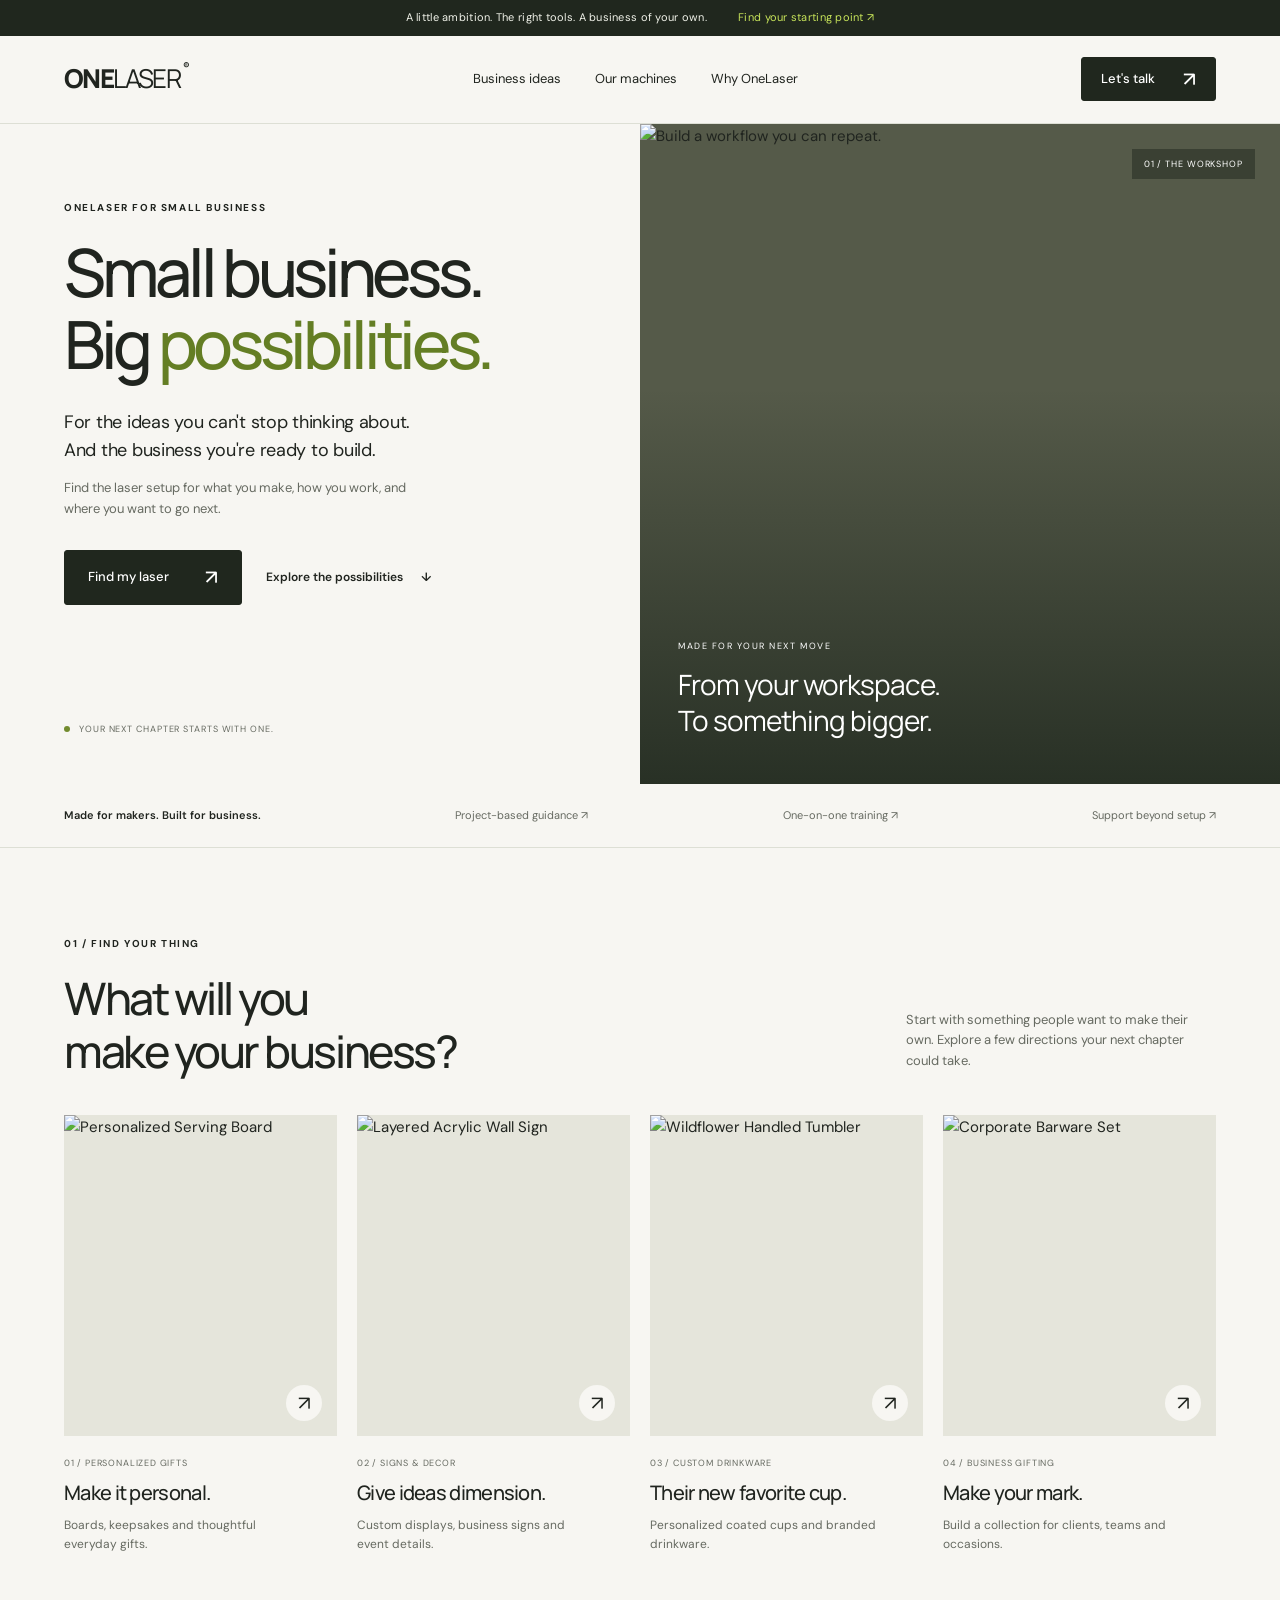
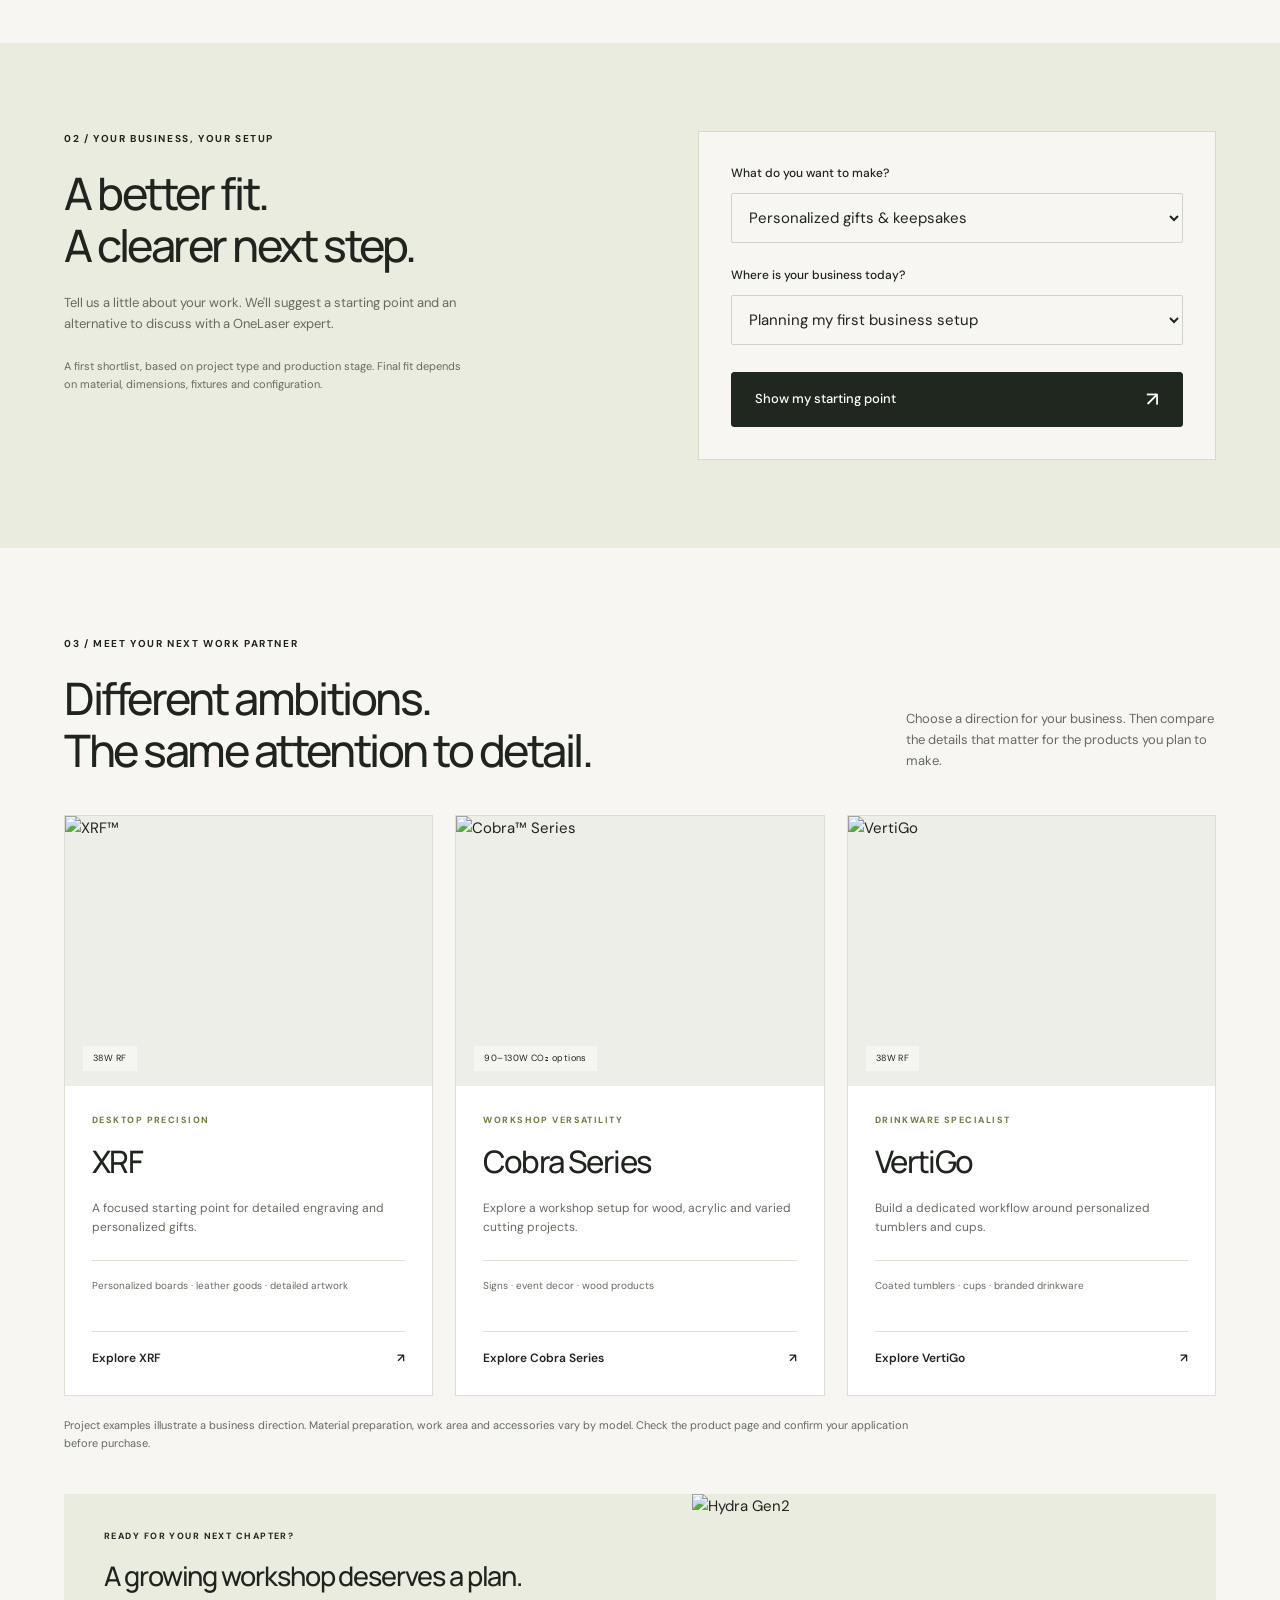
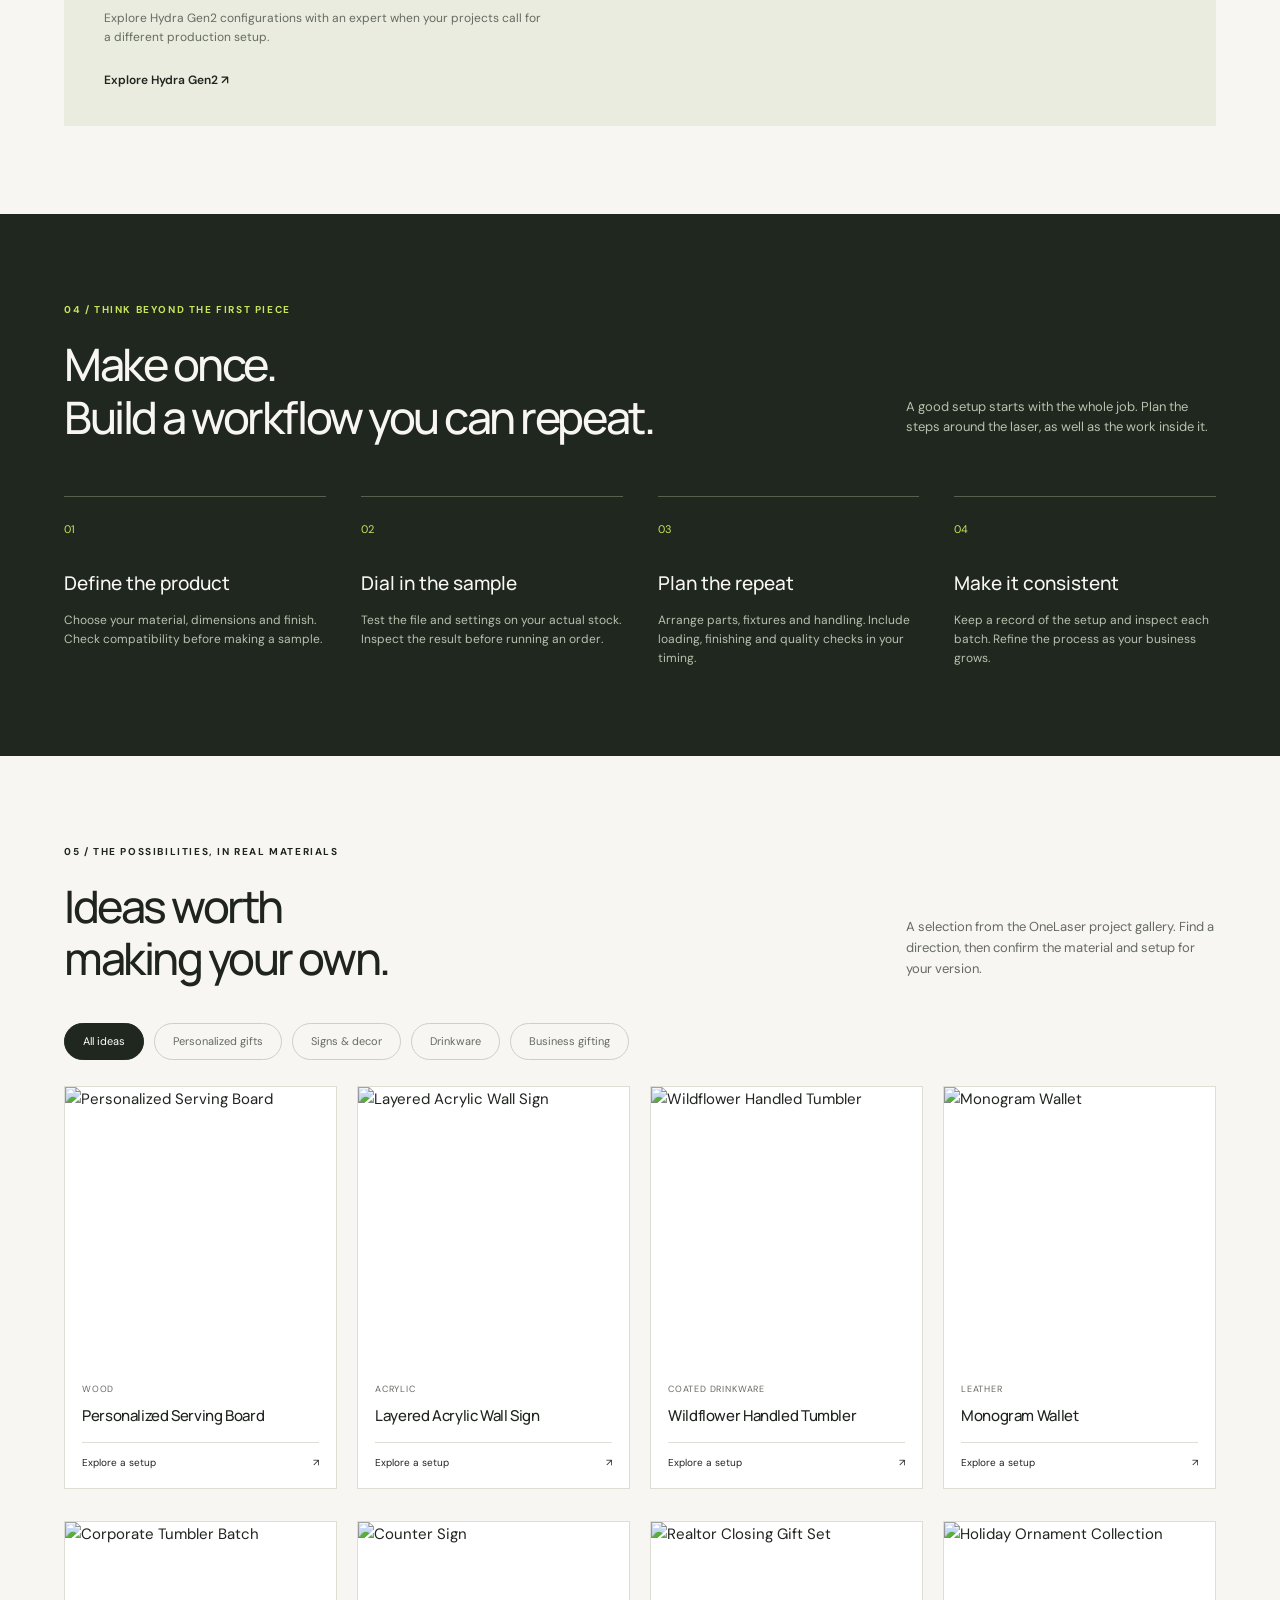
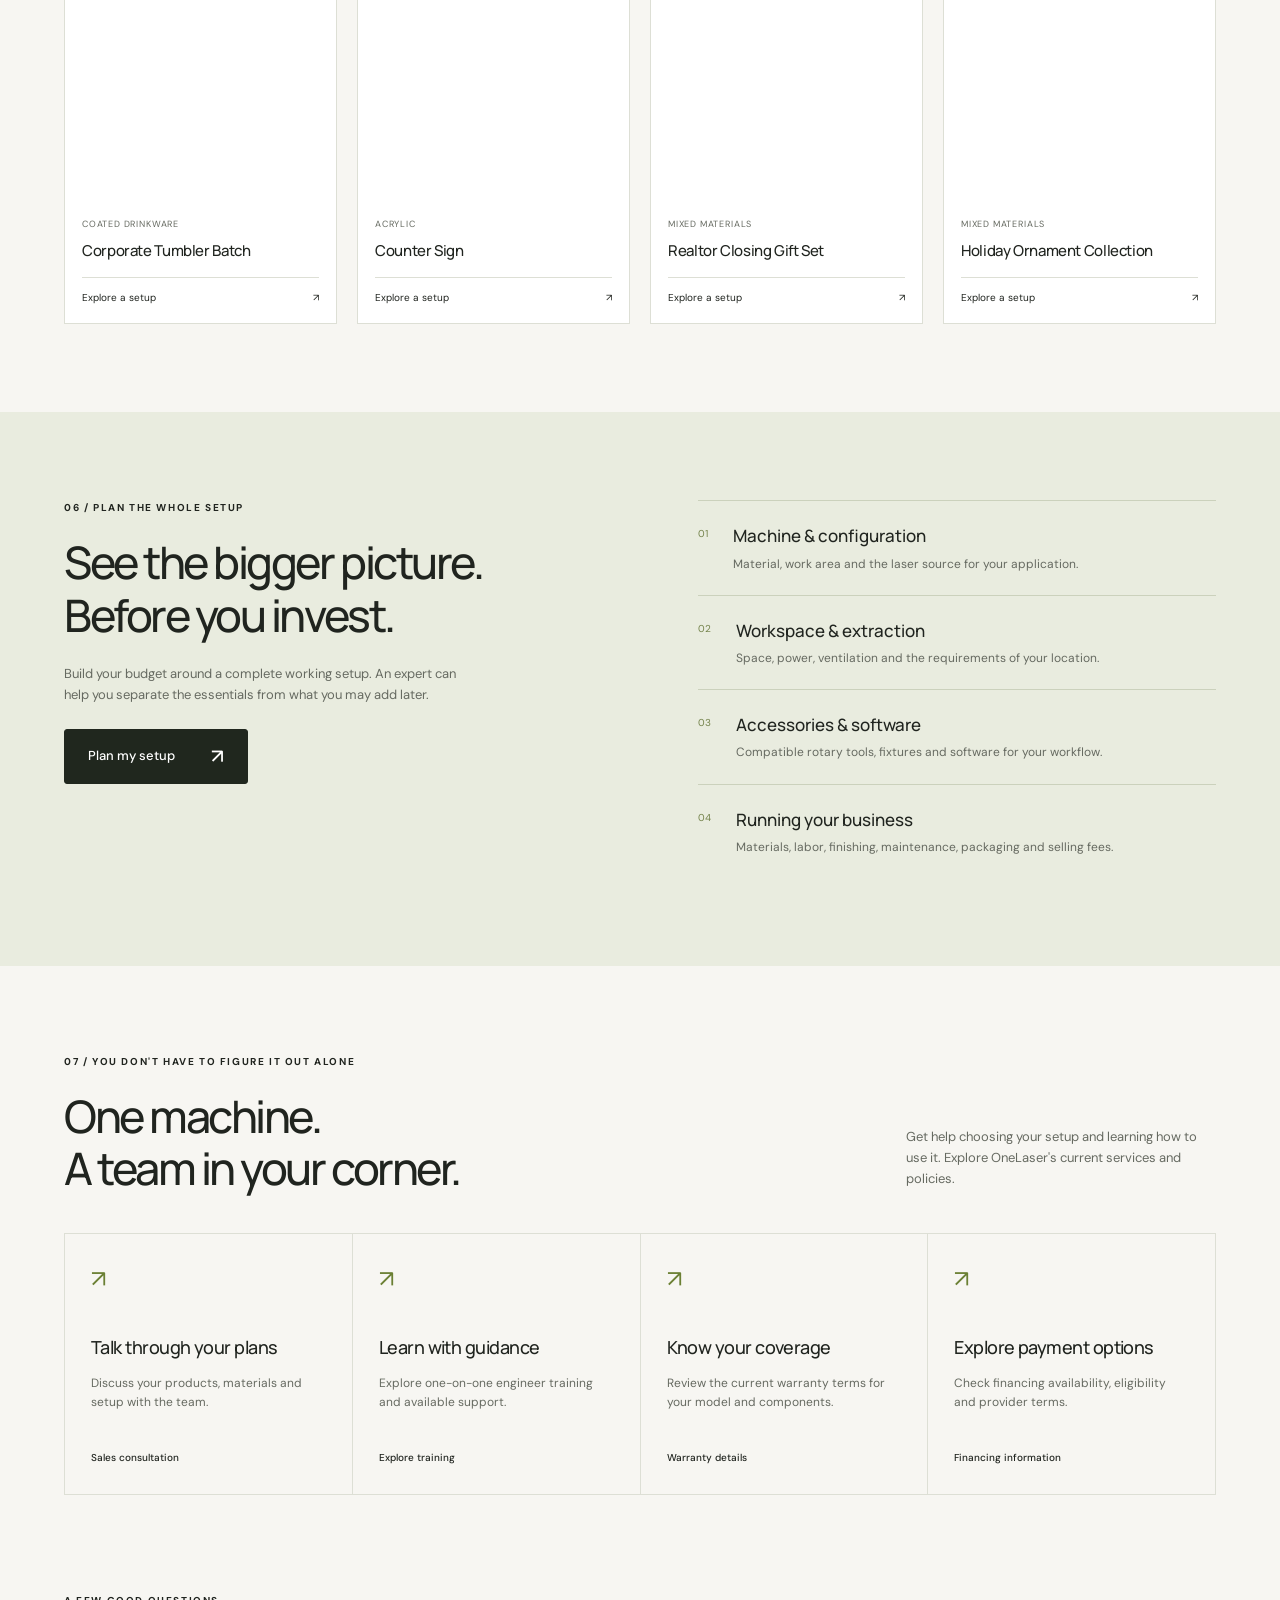
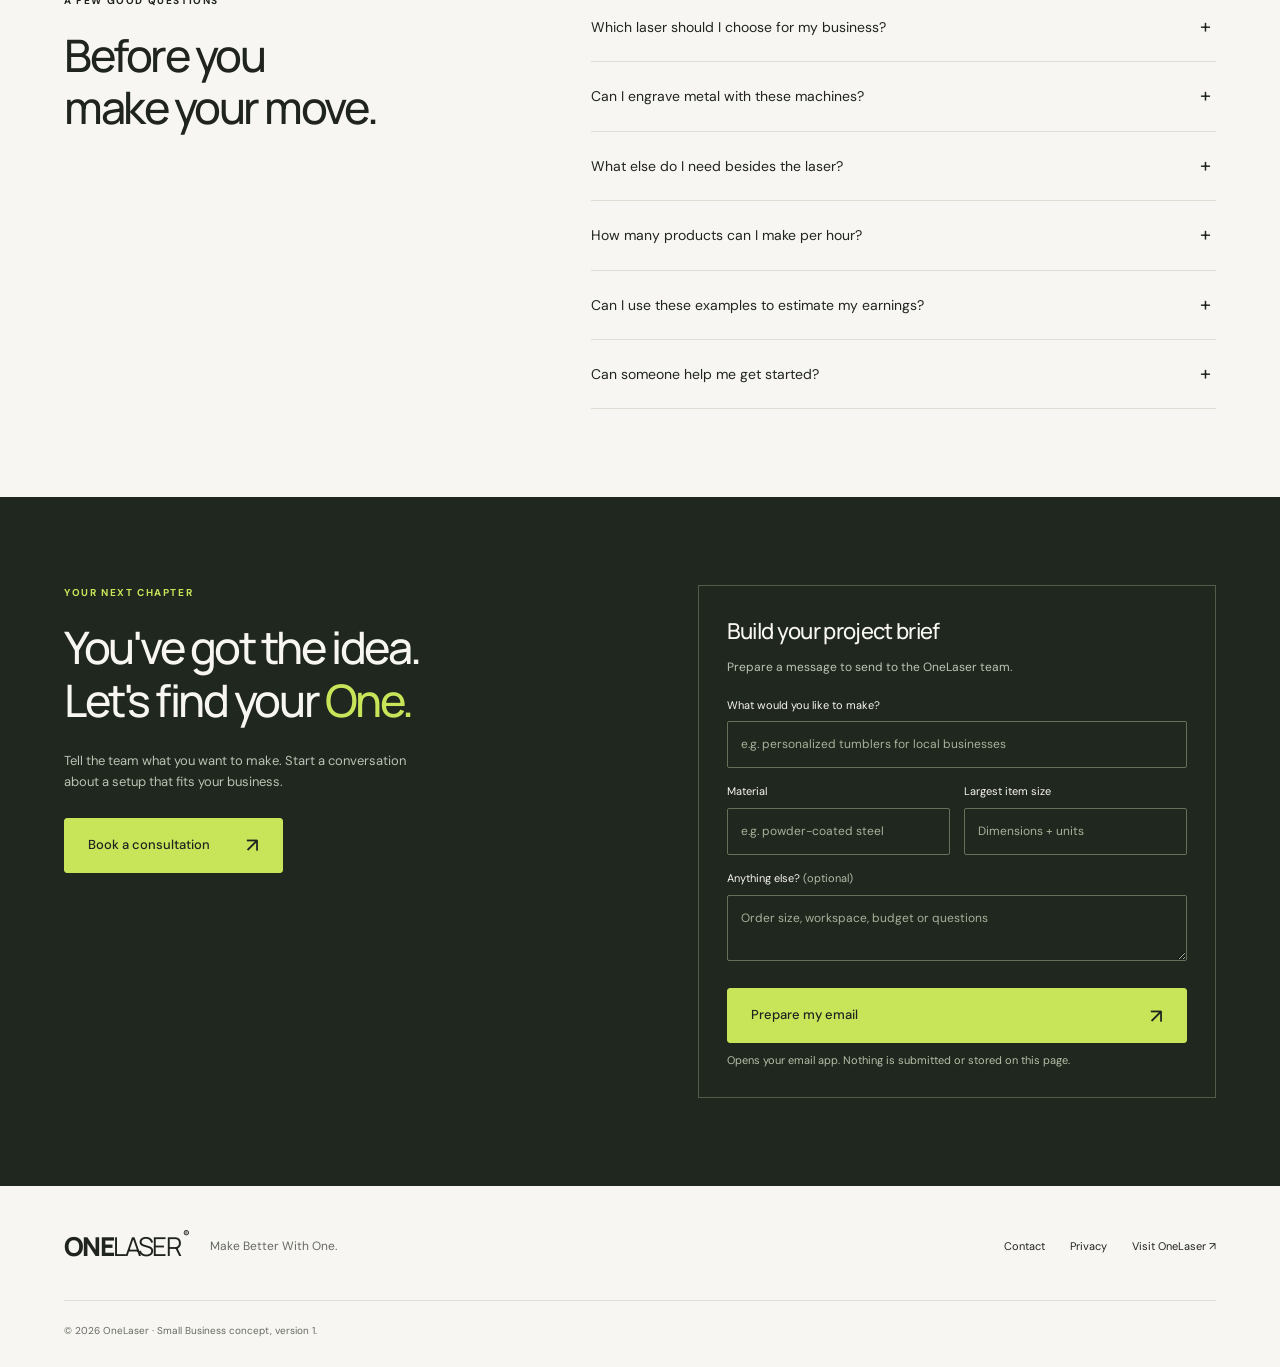
==== small-business/index.html @ f60e2506 "Build complete OneLaser small business landing page" ====
<!doctype html><html lang="en"><head><meta charset="utf-8"><meta name="viewport" content="width=device-width, initial-scale=1"><meta name="theme-color" content="#f7f6f2"><title>Small Business, Big Possibilities | OneLaser</title><meta name="description" content="Find your OneLaser business setup. Explore personalized gifts, signs and custom drinkware, compare laser paths, and plan your next move."><link rel="stylesheet" href="styles.css"><script src="app.js" defer></script></head><body><a class="skip" href="#main">Skip to content</a>
<div class="announcement">A little ambition. The right tools. A business of your own. <a href="#finder">Find your starting point ↗</a></div>
<header><a class="brand" href="https://www.1laser.com/" aria-label="OneLaser home">ONE<span>LASER</span><i>®</i></a><nav aria-label="Main navigation"><a href="#possibilities">Business ideas</a><a href="#machines">Our machines</a><a href="#support">Why OneLaser</a></nav><a class="button small" href="#consult">Let's talk <span>↗</span></a></header>
<main id="main"><section class="hero"><div class="hero-copy"><p class="eyebrow">ONELASER FOR SMALL BUSINESS</p><h1>Small business.<br>Big <em>possibilities.</em></h1><p class="lead">For the ideas you can't stop thinking about.<br>And the business you're ready to build.</p><p class="hero-sub">Find the laser setup for what you make, how you work, and where you want to go next.</p><div class="actions"><a class="button" href="#finder">Find my laser <span>↗</span></a><a class="text-link" href="#possibilities">Explore the possibilities <span>↓</span></a></div><div class="hero-note"><span class="dot"></span> YOUR NEXT CHAPTER STARTS WITH ONE.</div></div><div class="hero-visual"><img src="https://www.1laser.com/cdn/shop/files/home-industry-business-v3.webp?v=1788447362&width=2000" alt="Build a workflow you can repeat." class="hero-img" loading="eager" decoding="async"><div class="image-caption"><span>MADE FOR YOUR NEXT MOVE</span><b>From your workspace.<br>To something bigger.</b></div><span class="image-index">01 / THE WORKSHOP</span></div></section>
<div class="trust-strip"><span>Made for makers. Built for business.</span><a href="#finder">Project-based guidance ↗</a><a href="#support">One-on-one training ↗</a><a href="#support">Support beyond setup ↗</a></div>
<section id="possibilities" class="section"><div class="section-heading"><div><p class="eyebrow">01 / FIND YOUR THING</p><h2>What will you<br>make your business?</h2></div><p>Start with something people want to make their own. Explore a few directions your next chapter could take.</p></div><div class="scene-grid"><a class="scene" href="#finder" data-scene="gifts"><div class="scene-image"><img src="https://www.1laser.com/cdn/shop/files/01-product-walnut-serving-board.webp?v=1789391952&width=600" alt="Personalized Serving Board" class="" loading="lazy" decoding="async"><span class="circle-arrow">↗</span></div><div class="scene-label"><span>01 / Personalized gifts</span></div><h3>Make it personal.</h3><p>Boards, keepsakes and thoughtful everyday gifts.</p></a><a class="scene" href="#finder" data-scene="signs"><div class="scene-image"><img src="https://www.1laser.com/cdn/shop/files/03-home-project-large-acrylic-sign.webp?v=1789391957&width=600" alt="Layered Acrylic Wall Sign" class="" loading="lazy" decoding="async"><span class="circle-arrow">↗</span></div><div class="scene-label"><span>02 / Signs & decor</span></div><h3>Give ideas dimension.</h3><p>Custom displays, business signs and event details.</p></a><a class="scene" href="#finder" data-scene="drinkware"><div class="scene-image"><img src="https://www.1laser.com/cdn/shop/files/37-home-project-vertigo-wildflower-handled-tumbler.webp?v=1789391960&width=600" alt="Wildflower Handled Tumbler" class="" loading="lazy" decoding="async"><span class="circle-arrow">↗</span></div><div class="scene-label"><span>03 / Custom drinkware</span></div><h3>Their new favorite cup.</h3><p>Personalized coated cups and branded drinkware.</p></a><a class="scene" href="#finder" data-scene="corporate"><div class="scene-image"><img src="https://www.1laser.com/cdn/shop/files/27-home-project-etsy-corporate-logo-barware-set.webp?v=1789391959&width=600" alt="Corporate Barware Set" class="" loading="lazy" decoding="async"><span class="circle-arrow">↗</span></div><div class="scene-label"><span>04 / Business gifting</span></div><h3>Make your mark.</h3><p>Build a collection for clients, teams and occasions.</p></a></div></section>
<section id="finder" class="section finder"><div><p class="eyebrow">02 / YOUR BUSINESS, YOUR SETUP</p><h2>A better fit.<br>A clearer next step.</h2><p>Tell us a little about your work. We'll suggest a starting point and an alternative to discuss with a OneLaser expert.</p><p class="fine">A first shortlist, based on project type and production stage. Final fit depends on material, dimensions, fixtures and configuration.</p></div><div class="finder-panel"><form id="finder-form"><label for="business">What do you want to make?</label><select id="business" name="business"><option value="gifts">Personalized gifts & keepsakes</option><option value="signs">Signs, displays & decor</option><option value="drinkware">Custom coated drinkware</option><option value="corporate">Corporate gifts & branded goods</option><option value="metal">Bare-metal marking or cutting</option></select><label for="stage">Where is your business today?</label><select id="stage" name="stage"><option value="starting">Planning my first business setup</option><option value="working">Already making and taking orders</option><option value="growing">Growing an established workshop</option></select><button class="button" type="submit">Show my starting point <span>↗</span></button></form><div id="match" aria-live="polite" hidden></div></div></section>
<section id="machines" class="section"><div class="section-heading"><div><p class="eyebrow">03 / MEET YOUR NEXT WORK PARTNER</p><h2>Different ambitions.<br>The same attention to detail.</h2></div><p>Choose a direction for your business. Then compare the details that matter for the products you plan to make.</p></div><div class="product-grid"><article class="product" id="xrf"><div class="product-image"><img src="https://www.1laser.com/cdn/shop/files/home-product-xrf-scene.webp?v=1789404317&width=1400" alt="XRF™" class="" loading="lazy" decoding="async"><span>38W RF</span></div><div class="product-copy"><p class="eyebrow">DESKTOP PRECISION</p><h3>XRF</h3><p>A focused starting point for detailed engraving and personalized gifts.</p><p class="product-uses">Personalized boards · leather goods · detailed artwork</p><a class="product-link" href="https://www.1laser.com/products/onelaser-xrf-desktop-laser-machine">Explore XRF <span>↗</span></a></div></article><article class="product" id="cobra"><div class="product-image"><img src="https://www.1laser.com/cdn/shop/files/home-product-cobra-scene_db91bc39-b688-4e35-ab0d-4bef4699f3ca.webp?v=1793082431&width=1400" alt="Cobra™ Series" class="" loading="lazy" decoding="async"><span>90–130W CO₂ options</span></div><div class="product-copy"><p class="eyebrow">WORKSHOP VERSATILITY</p><h3>Cobra Series</h3><p>Explore a workshop setup for wood, acrylic and varied cutting projects.</p><p class="product-uses">Signs · event decor · wood products</p><a class="product-link" href="https://www.1laser.com/products/cobra-8-90w-co2-laser-engraver-cutter">Explore Cobra Series <span>↗</span></a></div></article><article class="product" id="vertigo"><div class="product-image"><img src="https://www.1laser.com/cdn/shop/files/home-product-vertigo-scene.webp?v=1789404317&width=1400" alt="VertiGo" class="" loading="lazy" decoding="async"><span>38W RF</span></div><div class="product-copy"><p class="eyebrow">DRINKWARE SPECIALIST</p><h3>VertiGo</h3><p>Build a dedicated workflow around personalized tumblers and cups.</p><p class="product-uses">Coated tumblers · cups · branded drinkware</p><a class="product-link" href="https://www.1laser.com/products/vertigo-vertical-laser-engraver">Explore VertiGo <span>↗</span></a></div></article></div><p class="fine">Project examples illustrate a business direction. Material preparation, work area and accessories vary by model. Check the product page and confirm your application before purchase.</p><div class="scale-banner"><div><p class="eyebrow">READY FOR YOUR NEXT CHAPTER?</p><h3>A growing workshop deserves a plan.</h3><p>Explore Hydra Gen2 configurations with an expert when your projects call for a different production setup.</p><a class="text-link" href="https://www.1laser.com/products/hydra-7-gen-2-70w-rf-co2-dual-laser-machine">Explore Hydra Gen2 ↗</a></div><img src="https://www.1laser.com/cdn/shop/files/home-product-hydra-gen2-scene_5d328906-0da9-481a-8784-536420794185.webp?v=1793082491&width=1400" alt="Hydra  Gen2" class="" loading="lazy" decoding="async"></div></section>
<section class="section workflow"><div class="section-heading"><div><p class="eyebrow">04 / THINK BEYOND THE FIRST PIECE</p><h2>Make once.<br>Build a workflow you can repeat.</h2></div><p>A good setup starts with the whole job. Plan the steps around the laser, as well as the work inside it.</p></div><div class="steps"><article><span>01</span><h3>Define the product</h3><p>Choose your material, dimensions and finish. Check compatibility before making a sample.</p></article><article><span>02</span><h3>Dial in the sample</h3><p>Test the file and settings on your actual stock. Inspect the result before running an order.</p></article><article><span>03</span><h3>Plan the repeat</h3><p>Arrange parts, fixtures and handling. Include loading, finishing and quality checks in your timing.</p></article><article><span>04</span><h3>Make it consistent</h3><p>Keep a record of the setup and inspect each batch. Refine the process as your business grows.</p></article></div></section>
<section id="ideas" class="section"><div class="section-heading"><div><p class="eyebrow">05 / THE POSSIBILITIES, IN REAL MATERIALS</p><h2>Ideas worth<br>making your own.</h2></div><p>A selection from the OneLaser project gallery. Find a direction, then confirm the material and setup for your version.</p></div><div class="filters" role="group" aria-label="Filter project ideas"><button class="active" aria-pressed="true" data-filter="all">All ideas</button><button aria-pressed="false" data-filter="gifts">Personalized gifts</button><button aria-pressed="false" data-filter="signs">Signs & decor</button><button aria-pressed="false" data-filter="drinkware">Drinkware</button><button aria-pressed="false" data-filter="corporate">Business gifting</button></div><p id="gallery-status" class="sr-only" aria-live="polite">8 project ideas</p><div class="gallery"><article class="work" data-category="gifts"><img src="https://www.1laser.com/cdn/shop/files/01-product-walnut-serving-board.webp?v=1789391952&width=600" alt="Personalized Serving Board" class="" loading="lazy" decoding="async"><div><span>Wood</span><h3>Personalized Serving Board</h3><a href="#xrf">Explore a setup <span>↗</span></a></div></article><article class="work" data-category="signs"><img src="https://www.1laser.com/cdn/shop/files/03-home-project-large-acrylic-sign.webp?v=1789391957&width=600" alt="Layered Acrylic Wall Sign" class="" loading="lazy" decoding="async"><div><span>Acrylic</span><h3>Layered Acrylic Wall Sign</h3><a href="#cobra">Explore a setup <span>↗</span></a></div></article><article class="work" data-category="drinkware"><img src="https://www.1laser.com/cdn/shop/files/37-home-project-vertigo-wildflower-handled-tumbler.webp?v=1789391960&width=600" alt="Wildflower Handled Tumbler" class="" loading="lazy" decoding="async"><div><span>Coated drinkware</span><h3>Wildflower Handled Tumbler</h3><a href="#vertigo">Explore a setup <span>↗</span></a></div></article><article class="work" data-category="gifts"><img src="https://www.1laser.com/cdn/shop/files/13-product-leather-wallet.webp?v=1789391962&width=600" alt="Monogram Wallet" class="" loading="lazy" decoding="async"><div><span>Leather</span><h3>Monogram Wallet</h3><a href="#xrf">Explore a setup <span>↗</span></a></div></article><article class="work" data-category="corporate"><img src="https://www.1laser.com/cdn/shop/files/41-home-project-vertigo-corporate-tumbler-batch.webp?v=1789391960&width=600" alt="Corporate Tumbler Batch" class="" loading="lazy" decoding="async"><div><span>Coated drinkware</span><h3>Corporate Tumbler Batch</h3><a href="#vertigo">Explore a setup <span>↗</span></a></div></article><article class="work" data-category="signs"><img src="https://www.1laser.com/cdn/shop/files/07-product-acrylic-counter-sign.webp?v=1789391961&width=600" alt="Counter Sign" class="" loading="lazy" decoding="async"><div><span>Acrylic</span><h3>Counter Sign</h3><a href="#cobra">Explore a setup <span>↗</span></a></div></article><article class="work" data-category="corporate"><img src="https://www.1laser.com/cdn/shop/files/35-home-project-etsy-realtor-closing-gift-set.webp?v=1789391960&width=600" alt="Realtor Closing Gift Set" class="" loading="lazy" decoding="async"><div><span>Mixed materials</span><h3>Realtor Closing Gift Set</h3><a href="#xrf">Explore a setup <span>↗</span></a></div></article><article class="work" data-category="gifts"><img src="https://www.1laser.com/cdn/shop/files/36-home-project-etsy-holiday-ornament-collection.webp?v=1789391962&width=600" alt="Holiday Ornament Collection" class="" loading="lazy" decoding="async"><div><span>Mixed materials</span><h3>Holiday Ornament Collection</h3><a href="#cobra">Explore a setup <span>↗</span></a></div></article></div></section>
<section class="section investment"><div><p class="eyebrow">06 / PLAN THE WHOLE SETUP</p><h2>See the bigger picture.<br>Before you invest.</h2><p>Build your budget around a complete working setup. An expert can help you separate the essentials from what you may add later.</p><a class="button" href="#consult">Plan my setup <span>↗</span></a></div><ul class="checklist"><li><span>01</span><div><h3>Machine & configuration</h3><p>Material, work area and the laser source for your application.</p></div></li><li><span>02</span><div><h3>Workspace & extraction</h3><p>Space, power, ventilation and the requirements of your location.</p></div></li><li><span>03</span><div><h3>Accessories & software</h3><p>Compatible rotary tools, fixtures and software for your workflow.</p></div></li><li><span>04</span><div><h3>Running your business</h3><p>Materials, labor, finishing, maintenance, packaging and selling fees.</p></div></li></ul></section>
<section id="support" class="section"><div class="section-heading"><div><p class="eyebrow">07 / YOU DON'T HAVE TO FIGURE IT OUT ALONE</p><h2>One machine.<br>A team in your corner.</h2></div><p>Get help choosing your setup and learning how to use it. Explore OneLaser's current services and policies.</p></div><div class="support-grid"><a href="https://www.1laser.com/products/sales-consultation-call"><span>↗</span><h3>Talk through your plans</h3><p>Discuss your products, materials and setup with the team.</p><b>Sales consultation</b></a><a href="https://www.1laser.com/products/engineer-1-on-1-training-support"><span>↗</span><h3>Learn with guidance</h3><p>Explore one-on-one engineer training and available support.</p><b>Explore training</b></a><a href="https://www.1laser.com/pages/warranty-policy"><span>↗</span><h3>Know your coverage</h3><p>Review the current warranty terms for your model and components.</p><b>Warranty details</b></a><a href="https://www.1laser.com/pages/financing"><span>↗</span><h3>Explore payment options</h3><p>Check financing availability, eligibility and provider terms.</p><b>Financing information</b></a></div></section>
<section class="section faq"><div><p class="eyebrow">A FEW GOOD QUESTIONS</p><h2>Before you<br>make your move.</h2></div><div><details><summary>Which laser should I choose for my business?</summary><p>Start with the material, whether you need cutting or engraving, and the largest item you plan to process. Use our shortlist tool, then confirm work area, fixtures, budget and configuration with the team.</p></details><details><summary>Can I engrave metal with these machines?</summary><p>Coated-metal surface engraving is different from marking or cutting bare metal. Results depend on the laser source, coating and process. Share your exact material and intended result with OneLaser before selecting a machine.</p></details><details><summary>What else do I need besides the laser?</summary><p>Plan for suitable extraction or ventilation, workspace and power, compatible software, stock for testing and any application-specific fixtures or rotary accessories. Confirm requirements for your model and location.</p></details><details><summary>How many products can I make per hour?</summary><p>Output depends on the design, material, settings, loading, finishing and inspection. Ask for a sample evaluation using your project. Maximum machine speed alone does not establish order throughput.</p></details><details><summary>Can I use these examples to estimate my earnings?</summary><p>The gallery shows product ideas, not income forecasts. Your results depend on demand, selling prices, material and labor costs, waste, fees and other business expenses.</p></details><details><summary>Can someone help me get started?</summary><p>Yes. Explore the sales consultation and one-on-one training links above to learn about available help, scheduling and any applicable fees.</p></details></div></section>
<section id="consult" class="section consult"><div><p class="eyebrow">YOUR NEXT CHAPTER</p><h2>You've got the idea.<br>Let's find your <em>One.</em></h2><p>Tell the team what you want to make. Start a conversation about a setup that fits your business.</p><a class="button" href="https://www.1laser.com/products/sales-consultation-call">Book a consultation <span>↗</span></a></div><form id="brief-form"><h3>Build your project brief</h3><p>Prepare a message to send to the OneLaser team.</p><label for="brief-product">What would you like to make?</label><input id="brief-product" name="product" placeholder="e.g. personalized tumblers for local businesses" required maxlength="300"><div class="form-row"><div><label for="brief-material">Material</label><input id="brief-material" name="material" placeholder="e.g. powder-coated steel" required maxlength="150"></div><div><label for="brief-size">Largest item size</label><input id="brief-size" name="size" placeholder="Dimensions + units" required maxlength="150"></div></div><label for="brief-notes">Anything else? <span>(optional)</span></label><textarea id="brief-notes" name="notes" placeholder="Order size, workspace, budget or questions" maxlength="1500" rows="2"></textarea><button class="button light" type="submit">Prepare my email <span>↗</span></button><p class="fine">Opens your email app. Nothing is submitted or stored on this page.</p><div id="email-ready" hidden aria-live="polite"><p>Your brief is ready. If your email app did not open, copy it below and send to <a href="mailto:cs@1laser.com">cs@1laser.com</a>.</p><textarea id="email-copy" aria-label="Your project brief" readonly rows="6"></textarea><button type="button" id="copy-brief">Copy brief</button><a id="email-link">Open email app ↗</a></div></form></section>
</main><footer><a class="brand" href="https://www.1laser.com/">ONE<span>LASER</span><i>®</i></a><p>Make Better With One.</p><div><a href="https://www.1laser.com/pages/contact-us">Contact</a><a href="https://www.1laser.com/pages/privacy-policy">Privacy</a><a href="https://www.1laser.com/">Visit OneLaser ↗</a></div><small>© 2026 OneLaser · Small Business concept, version 1.</small></footer><a class="mobile-cta" href="#finder">Find my laser ↗</a></body></html>
---- small-business/styles.css ----
@import url('https://fonts.googleapis.com/css2?family=DM+Sans:wght@400;500;600;700&family=Manrope:wght@400;500;600;700;800&display=swap');
:root{--paper:#f7f6f2;--ink:#20241f;--muted:#666a61;--line:#dddfd5;--green:#c8e55a;--dark:#20271e;--white:#fff}*{box-sizing:border-box}html{scroll-behavior:smooth;scroll-padding-top:100px}body{margin:0;background:var(--paper);color:var(--ink);font:15px/1.6 'DM Sans',Arial,sans-serif}h1,h2,h3,p{margin:0}h1,h2,h3{font-family:Manrope,Arial,sans-serif;font-weight:500}a{color:inherit;text-decoration:none}button,input,select,textarea{font:inherit}button,a,input,select,textarea{-webkit-tap-highlight-color:transparent}button{cursor:pointer}a:focus-visible,button:focus-visible,input:focus-visible,select:focus-visible,textarea:focus-visible,summary:focus-visible{outline:3px solid #6f8a11;outline-offset:5px}img{display:block;max-width:100%}.announcement{background:var(--dark);color:#f0f2e9;text-align:center;padding:9px 20px;font-size:11px;letter-spacing:.025em}.announcement a{margin-left:28px;color:var(--green)}header{height:88px;display:flex;align-items:center;justify-content:space-between;gap:24px;padding:0 5%;background:var(--paper);border-bottom:1px solid var(--line)}.brand{font-size:26px;font-weight:800;letter-spacing:-1.6px;font-family:Manrope,Arial,sans-serif;white-space:nowrap}.brand span{font-weight:400}.brand i{font-size:10px;vertical-align:top;letter-spacing:0;font-style:normal;margin-left:3px}nav{display:flex;gap:34px;font-size:13px}nav a:hover,.text-link:hover{text-decoration:underline;text-underline-offset:5px}.button{display:inline-flex;align-items:center;justify-content:space-between;gap:36px;padding:16px 23px;background:var(--dark);color:white;font-weight:500;font-size:13px;border:1px solid var(--dark);border-radius:3px;transition:background .2s,transform .2s}.button:hover{background:#39452c;transform:translateY(-2px)}.button span{font-size:20px;line-height:1}.button.small{padding:11px 19px;gap:28px}.hero{display:grid;grid-template-columns:1fr 1fr;min-height:660px}.hero-copy{padding:76px 7% 47px 10%;display:flex;flex-direction:column;align-items:flex-start}.eyebrow{font-size:10px;letter-spacing:.16em;font-weight:700;margin-bottom:20px}h1{font-size:clamp(48px,5.2vw,80px);line-height:1.09;letter-spacing:-.065em}em{font-style:normal;color:#647e24}.lead{font-size:18px;line-height:1.55;margin-top:28px;letter-spacing:-.015em}.hero-sub{color:var(--muted);max-width:370px;font-size:13px;margin-top:14px}.actions{display:flex;align-items:center;gap:24px;margin-top:30px}.text-link{font-size:12px;font-weight:600;display:inline-flex;gap:18px;align-items:center}.hero-note{margin-top:auto;padding-top:48px;font-size:9px;letter-spacing:.1em;color:var(--muted);display:flex;gap:9px;align-items:center}.dot{width:6px;height:6px;background:#728b2e;border-radius:50%}.hero-visual{position:relative;min-height:650px;background:#555a49;overflow:hidden}.hero-img{width:100%;height:100%;position:absolute;object-fit:cover}.hero-visual:after{content:'';position:absolute;inset:0;background:linear-gradient(0deg,#101a12a6,transparent 60%)}.image-caption{position:absolute;bottom:45px;left:38px;color:white;z-index:1}.image-caption span{font-size:9px;letter-spacing:.17em}.image-caption b{display:block;font-family:Manrope,sans-serif;font-size:28px;font-weight:400;line-height:1.3;letter-spacing:-.035em;margin-top:10px}.image-index{position:absolute;right:25px;top:25px;z-index:1;color:white;font-size:9px;letter-spacing:.1em;background:#20271e80;padding:8px 12px}.trust-strip{display:flex;align-items:center;justify-content:space-between;padding:23px 5%;border-bottom:1px solid var(--line);font-size:11px;gap:20px}.trust-strip>span{font-weight:600}.trust-strip a{color:var(--muted)}.section{padding:88px 5%;scroll-margin-top:10px}.section-heading{display:flex;justify-content:space-between;align-items:flex-end;margin-bottom:38px;gap:40px}.section-heading>p{max-width:310px;color:var(--muted);font-size:13px;padding-bottom:5px}h2{font-size:clamp(32px,3.5vw,51px);line-height:1.17;letter-spacing:-.055em}.scene-grid{display:grid;grid-template-columns:repeat(4,1fr);gap:20px}.scene-image{aspect-ratio:4/4.7;position:relative;overflow:hidden;background:#e5e5db}.scene-image img{width:100%;height:100%;object-fit:cover;transition:transform .6s}.scene:hover img{transform:scale(1.04)}.circle-arrow{position:absolute;bottom:15px;right:15px;border-radius:50%;background:var(--paper);width:36px;height:36px;display:grid;place-items:center;font-size:20px}.scene-label{font-size:9px;letter-spacing:.09em;text-transform:uppercase;margin-top:20px;color:var(--muted)}.scene h3{font-size:20px;letter-spacing:-.035em;margin:7px 0}.scene p{font-size:12px;color:var(--muted);max-width:240px}.finder{background:#e9ecdf;display:grid;grid-template-columns:1fr 1fr;gap:10%;align-items:start}.finder>div>p:not(.eyebrow){max-width:400px;margin-top:22px;color:var(--muted);font-size:13px}.fine{font-size:11px!important;color:var(--muted);line-height:1.65}.finder-panel{background:var(--paper);padding:32px;border:1px solid #d6dacb}.finder-panel label{display:block;font-weight:500;font-size:12px;margin-bottom:10px}select,input,textarea{width:100%;padding:13px;border:1px solid #cfd3c7;border-radius:2px;background:transparent;color:var(--ink)}select{margin-bottom:23px;background:var(--paper)}.finder-panel .button{width:100%;margin-top:4px}#match{border-top:1px solid var(--line);margin-top:25px;padding-top:22px}#match h3{font-size:28px}#match p{font-size:12px;margin:10px 0}#match .eyebrow{font-size:9px}#match a{font-size:12px;text-decoration:underline;text-underline-offset:4px}.product-grid{display:grid;grid-template-columns:repeat(3,1fr);gap:22px}.product{background:white;border:1px solid var(--line);scroll-margin-top:30px}.product-image{height:270px;position:relative;overflow:hidden;background:#eceee7}.product-image img{height:100%;width:100%;object-fit:cover}.product-image>span{position:absolute;bottom:15px;left:18px;background:#f7f6f2eb;padding:5px 10px;font-size:9px;letter-spacing:.05em}.product-copy{padding:27px}.product .eyebrow{font-size:9px;margin-bottom:10px;color:#6b7d3e}.product h3{font-size:31px;letter-spacing:-.05em;margin-bottom:12px}.product p:not(.eyebrow){color:var(--muted);font-size:12px}.product-uses{border-top:1px solid var(--line);margin-top:23px;padding-top:17px;min-height:54px;font-size:10px!important}.product-link{border-top:1px solid var(--line);padding-top:17px;margin-top:17px;display:flex;justify-content:space-between;font-size:12px;font-weight:600}.product-grid+.fine{margin-top:20px;max-width:850px}.scale-banner{display:grid;grid-template-columns:1.2fr 1fr;background:#e9ecdf;margin-top:42px;overflow:hidden}.scale-banner>div{padding:35px 40px}.scale-banner h3{font-size:27px;letter-spacing:-.04em}.scale-banner p:not(.eyebrow){font-size:12px;color:var(--muted);max-width:440px;margin:12px 0 20px}.scale-banner img{height:100%;max-height:290px;width:100%;object-fit:cover}.scale-banner .eyebrow{font-size:9px;margin-bottom:10px}.workflow{background:var(--dark);color:var(--paper)}.workflow .section-heading>p,.workflow .steps p{color:#b8c0af}.workflow .eyebrow{color:var(--green)}.steps{display:grid;grid-template-columns:repeat(4,1fr);gap:35px;margin-top:53px}.steps article{border-top:1px solid #59604f;padding-top:19px}.steps article>span{font-size:11px;color:var(--green)}.steps h3{font-size:19px;margin:28px 0 12px}.steps p{font-size:12px}.filters{display:flex;gap:10px;flex-wrap:wrap;margin-bottom:26px}.filters button{background:transparent;border:1px solid #cdd1c4;color:var(--muted);border-radius:30px;padding:9px 18px;font-size:11px}.filters button.active{background:var(--dark);color:white;border-color:var(--dark)}.gallery{display:grid;grid-template-columns:repeat(4,1fr);gap:32px 20px}.work{background:#fff;border:1px solid var(--line)}.work img{width:100%;aspect-ratio:1/1;object-fit:cover}.work>div{padding:17px}.work>div>span{font-size:9px;color:var(--muted);text-transform:uppercase;letter-spacing:.09em}.work h3{font-size:15px;margin:5px 0 14px;letter-spacing:-.025em}.work a{font-size:10px;display:flex;justify-content:space-between;border-top:1px solid var(--line);padding-top:12px}.investment{display:grid;grid-template-columns:1fr 1fr;gap:10%;background:#e9ecdf}.investment>div>p:not(.eyebrow){font-size:13px;max-width:400px;color:var(--muted);margin:23px 0}.checklist{list-style:none;padding:0;margin:0}.checklist li{display:flex;gap:25px;padding:21px 0;border-top:1px solid #cbd1bc}.checklist li>span{font-size:10px;color:#73824a;padding-top:4px}.checklist h3{font-size:17px;margin-bottom:5px}.checklist p{font-size:12px;color:var(--muted)}.support-grid{display:grid;grid-template-columns:repeat(4,1fr);gap:0;border-top:1px solid var(--line);border-left:1px solid var(--line)}.support-grid>a{padding:26px;border-right:1px solid var(--line);border-bottom:1px solid var(--line);transition:background .2s}.support-grid>a:hover{background:#e9ecdf}.support-grid>a>span{display:block;font-size:24px;margin-bottom:35px;color:#6b8034}.support-grid h3{font-size:18px;letter-spacing:-.03em;margin-bottom:12px}.support-grid p{font-size:12px;color:var(--muted);min-height:70px}.support-grid b{font-weight:500;font-size:10px}.faq{padding-top:10px;display:grid;grid-template-columns:1fr 1.4fr;gap:7%}details{border-bottom:1px solid var(--line)}summary{padding:23px 35px 23px 0;cursor:pointer;list-style:none;font-size:14px;position:relative}summary::-webkit-details-marker{display:none}summary:after{content:'+';position:absolute;right:5px;font-size:20px;top:17px}details[open] summary:after{content:'−'}details p{padding:0 28px 23px 0;font-size:12px;color:var(--muted)}.consult{background:var(--dark);color:var(--paper);display:grid;grid-template-columns:1fr 1fr;gap:10%;align-items:start}.consult .eyebrow{color:var(--green)}.consult em{color:var(--green)}.consult>div>p:not(.eyebrow){color:#bbc2b3;font-size:13px;max-width:350px;margin:25px 0}.consult .button{background:var(--green);color:var(--ink);border-color:var(--green)}.consult form{border:1px solid #535c4b;padding:28px}.consult form h3{font-size:22px;letter-spacing:-.03em}.consult form>p{font-size:12px;color:#bdc4b5;margin:8px 0 20px}.consult label{display:block;font-size:11px;margin:15px 0 7px}.consult label span{color:#b4bca9}.consult input,.consult textarea{color:var(--paper);border-color:#65705a;font-size:12px;resize:vertical}.consult input::placeholder,.consult textarea::placeholder{color:#a7b19a}.consult .button.light{width:100%;margin-top:20px}.consult .fine{color:#b5c0a8;margin-bottom:0}.form-row{display:grid;grid-template-columns:1fr 1fr;gap:14px}#email-ready{font-size:12px;border-top:1px solid #65705a;margin-top:20px;padding-top:20px}#email-ready p{margin-bottom:12px}#email-ready a{text-decoration:underline}#copy-brief{margin-top:10px;margin-right:18px;background:var(--paper);border:0;border-radius:2px;padding:8px 14px;font-size:11px}footer{display:grid;grid-template-columns:auto 1fr auto;gap:20px;padding:40px 5% 28px;align-items:center}footer>p{font-size:12px;color:var(--muted)}footer>div{display:flex;gap:25px;font-size:11px}footer small{grid-column:1/-1;border-top:1px solid var(--line);padding-top:22px;margin-top:12px;font-size:10px;color:var(--muted)}.mobile-cta{display:none}.skip{position:absolute;left:20px;top:-100px;z-index:10;background:white;padding:10px}.skip:focus{top:10px}.sr-only{position:absolute;width:1px;height:1px;padding:0;overflow:hidden;clip:rect(0,0,0,0);white-space:nowrap}[hidden]{display:none!important}@media(min-width:1600px){body{max-width:1800px;margin:auto}}@media(max-width:1050px){nav{gap:18px}.hero-copy{padding-top:60px}.hero{min-height:590px}.hero-visual{min-height:590px}.actions{flex-wrap:wrap;gap:15px}.scene-grid{gap:15px}.scene h3{font-size:17px}.product-copy{padding:20px}.product-image{height:220px}.section{padding-top:65px;padding-bottom:65px}.support-grid{grid-template-columns:repeat(2,1fr)}.support-grid p{min-height:45px}.gallery{grid-template-columns:repeat(3,1fr)}.consult{gap:5%}}@media(max-width:700px){.announcement{font-size:9px}.announcement a{display:none}header{height:72px;padding:0 6%}.brand{font-size:23px}nav{display:none}.button.small{padding:9px 15px;font-size:11px;gap:22px}.hero{display:flex;flex-direction:column}.hero-copy{padding:45px 6% 32px}.eyebrow{font-size:9px;margin-bottom:18px}h1{font-size:55px}.lead{font-size:16px;margin-top:22px}.hero-sub{font-size:12px;max-width:330px}.hero-note{padding-top:30px}.hero-visual{min-height:390px}.hero-img{object-position:center}.image-caption{left:24px;bottom:25px}.image-caption b{font-size:25px}.trust-strip{padding:20px 6%;display:grid;grid-template-columns:1fr 1fr;font-size:10px;gap:14px}.trust-strip>span{grid-column:1/-1}.section{padding:52px 6%}.section-heading{display:block;margin-bottom:28px}.section-heading>p{max-width:100%;margin-top:20px;font-size:12px}h2{font-size:36px}.scene-grid{grid-template-columns:1fr 1fr;gap:28px 14px}.scene-image{aspect-ratio:4/4.7}.scene-label{font-size:8px;margin-top:12px;letter-spacing:.02em}.scene h3{font-size:17px;line-height:1.3}.scene p{font-size:11px}.circle-arrow{width:29px;height:29px;bottom:10px;right:10px}.finder,.investment,.consult,.faq{grid-template-columns:1fr;gap:30px}.finder-panel{padding:24px}.product-grid{grid-template-columns:1fr;gap:25px}.product-image{height:300px}.product-copy{padding:24px}.product-uses{min-height:0}.scale-banner{grid-template-columns:1fr;margin-top:28px}.scale-banner>div{padding:28px}.scale-banner img{max-height:240px}.steps{grid-template-columns:1fr 1fr;gap:26px 20px;margin-top:32px}.steps h3{font-size:16px;margin-top:20px}.steps p{font-size:11px}.filters{gap:7px}.filters button{font-size:10px;padding:8px 12px}.gallery{grid-template-columns:1fr 1fr;gap:20px 12px}.work>div{padding:12px}.work h3{font-size:13px;line-height:1.4;min-height:36px}.work a{font-size:9px}.work>div>span{font-size:8px}.support-grid>a{padding:20px}.support-grid h3{font-size:16px}.support-grid p{font-size:11px;min-height:75px}.support-grid>a>span{margin-bottom:20px}.faq{padding-top:15px}summary{font-size:13px}.consult form{padding:22px}.consult h2{font-size:38px}.form-row{grid-template-columns:1fr;gap:0}footer{grid-template-columns:1fr;padding:32px 6% 80px;gap:12px}footer>div{margin-top:8px;flex-wrap:wrap}footer small{margin-top:5px}.mobile-cta{position:fixed;z-index:5;bottom:12px;left:6%;right:6%;display:block;text-align:center;border-radius:3px;background:var(--green);padding:13px;font-size:12px;font-weight:600;box-shadow:0 4px 25px #0002}.actions{gap:18px}.button{padding:14px 20px}.hero-visual .image-index{font-size:8px}}@media(prefers-reduced-motion:reduce){html{scroll-behavior:auto}*,*:before,*:after{transition:none!important}}
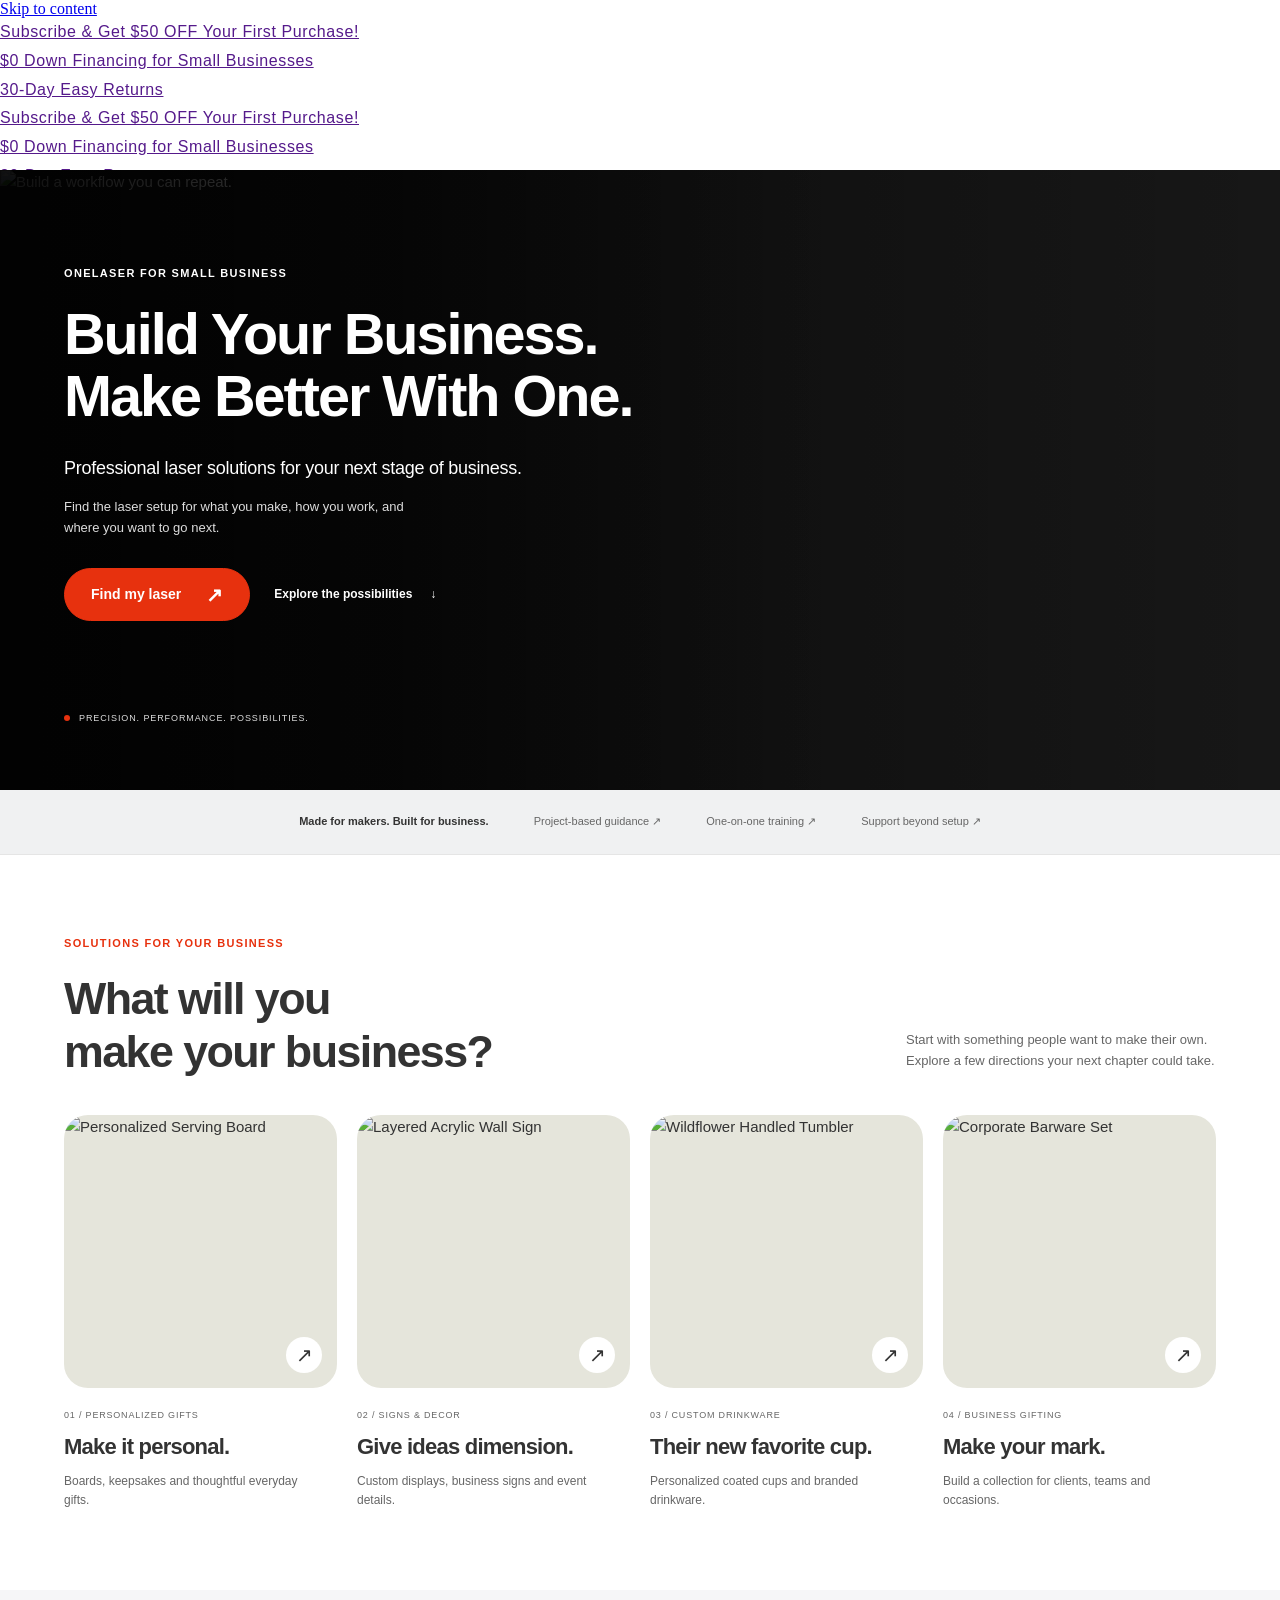
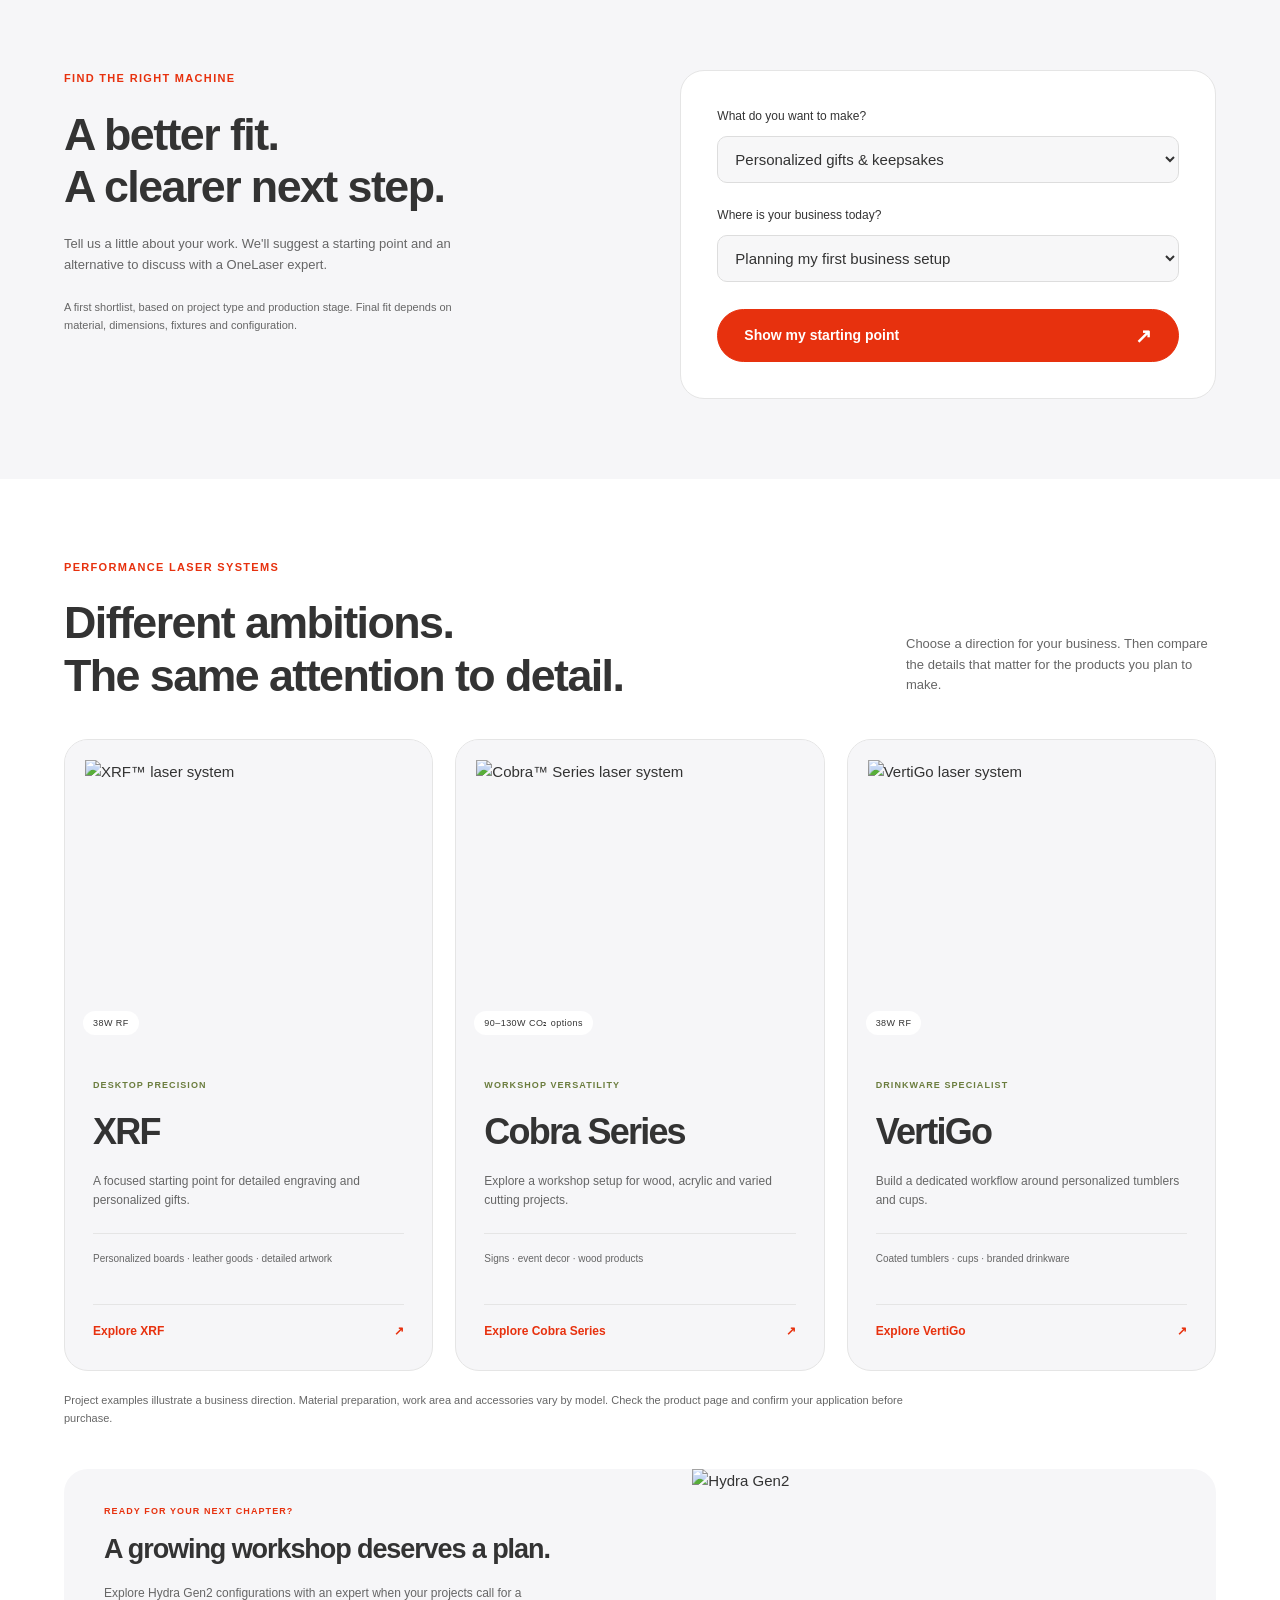
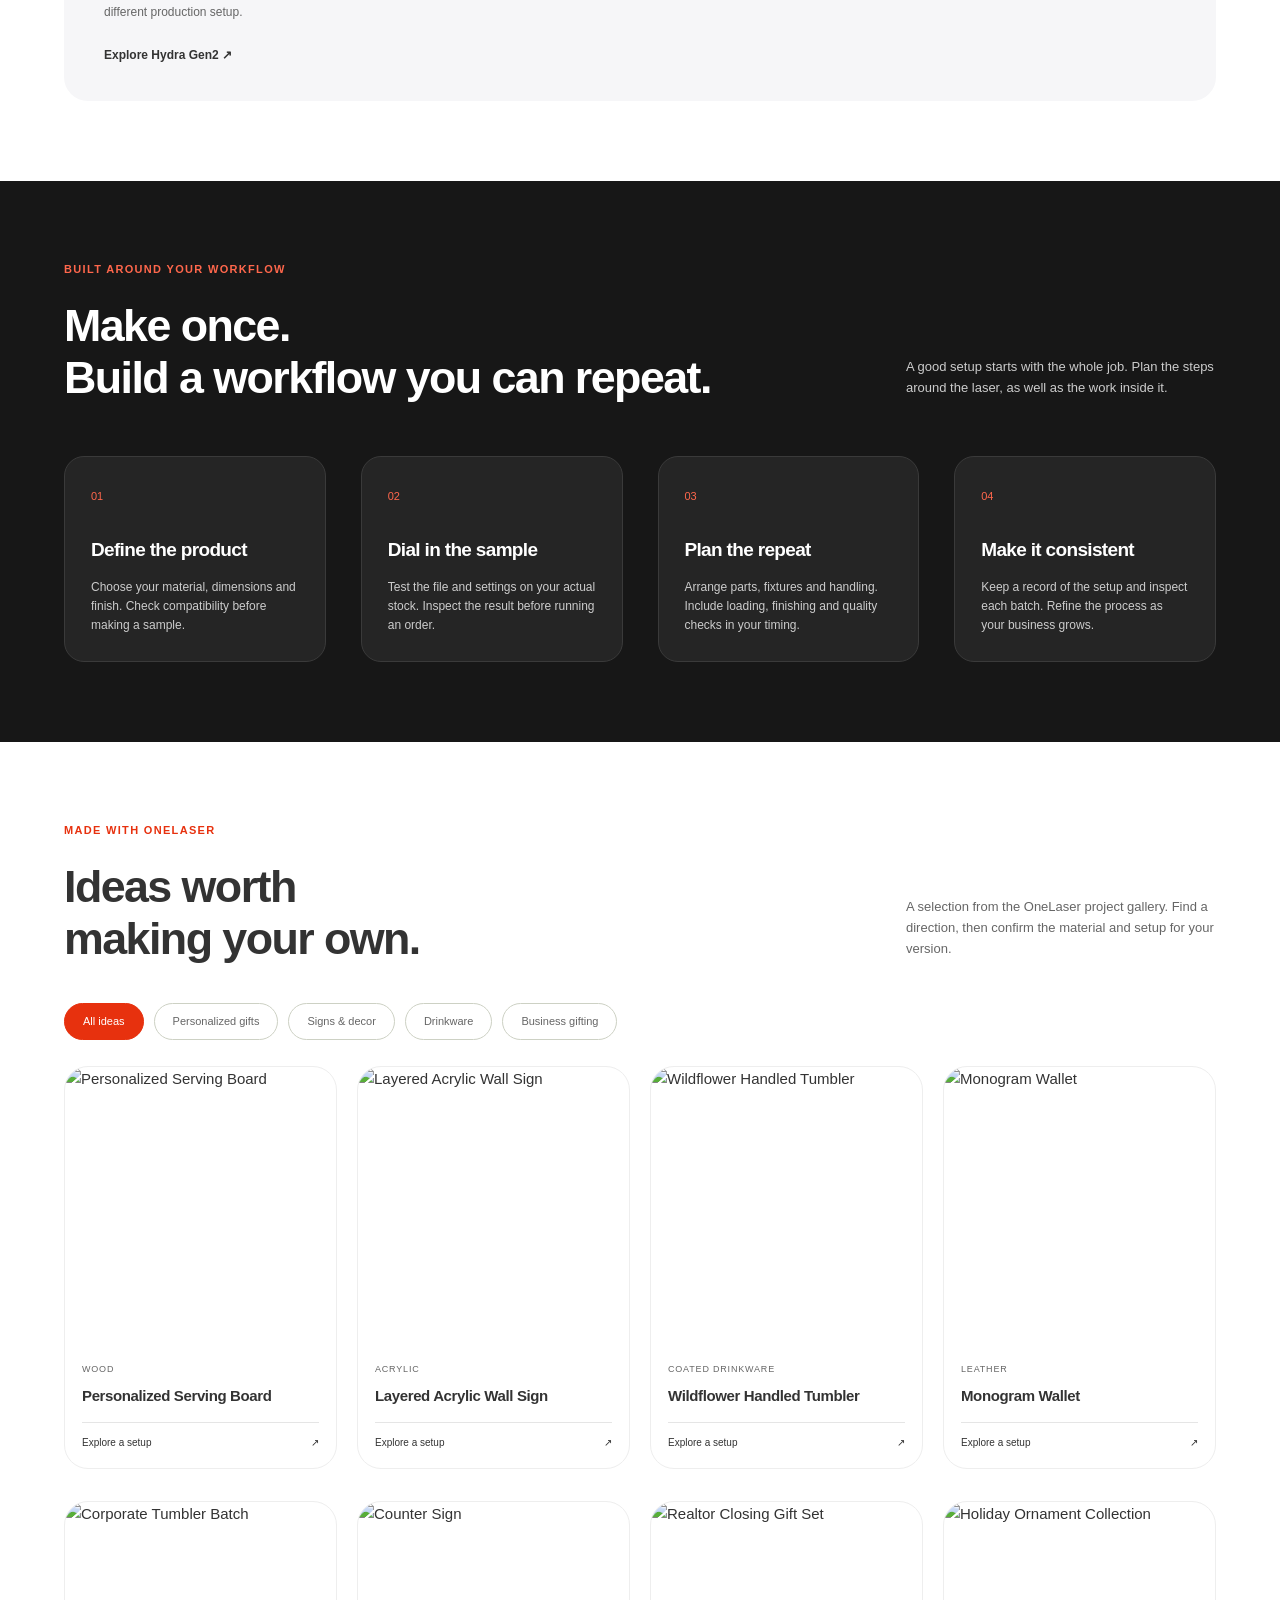
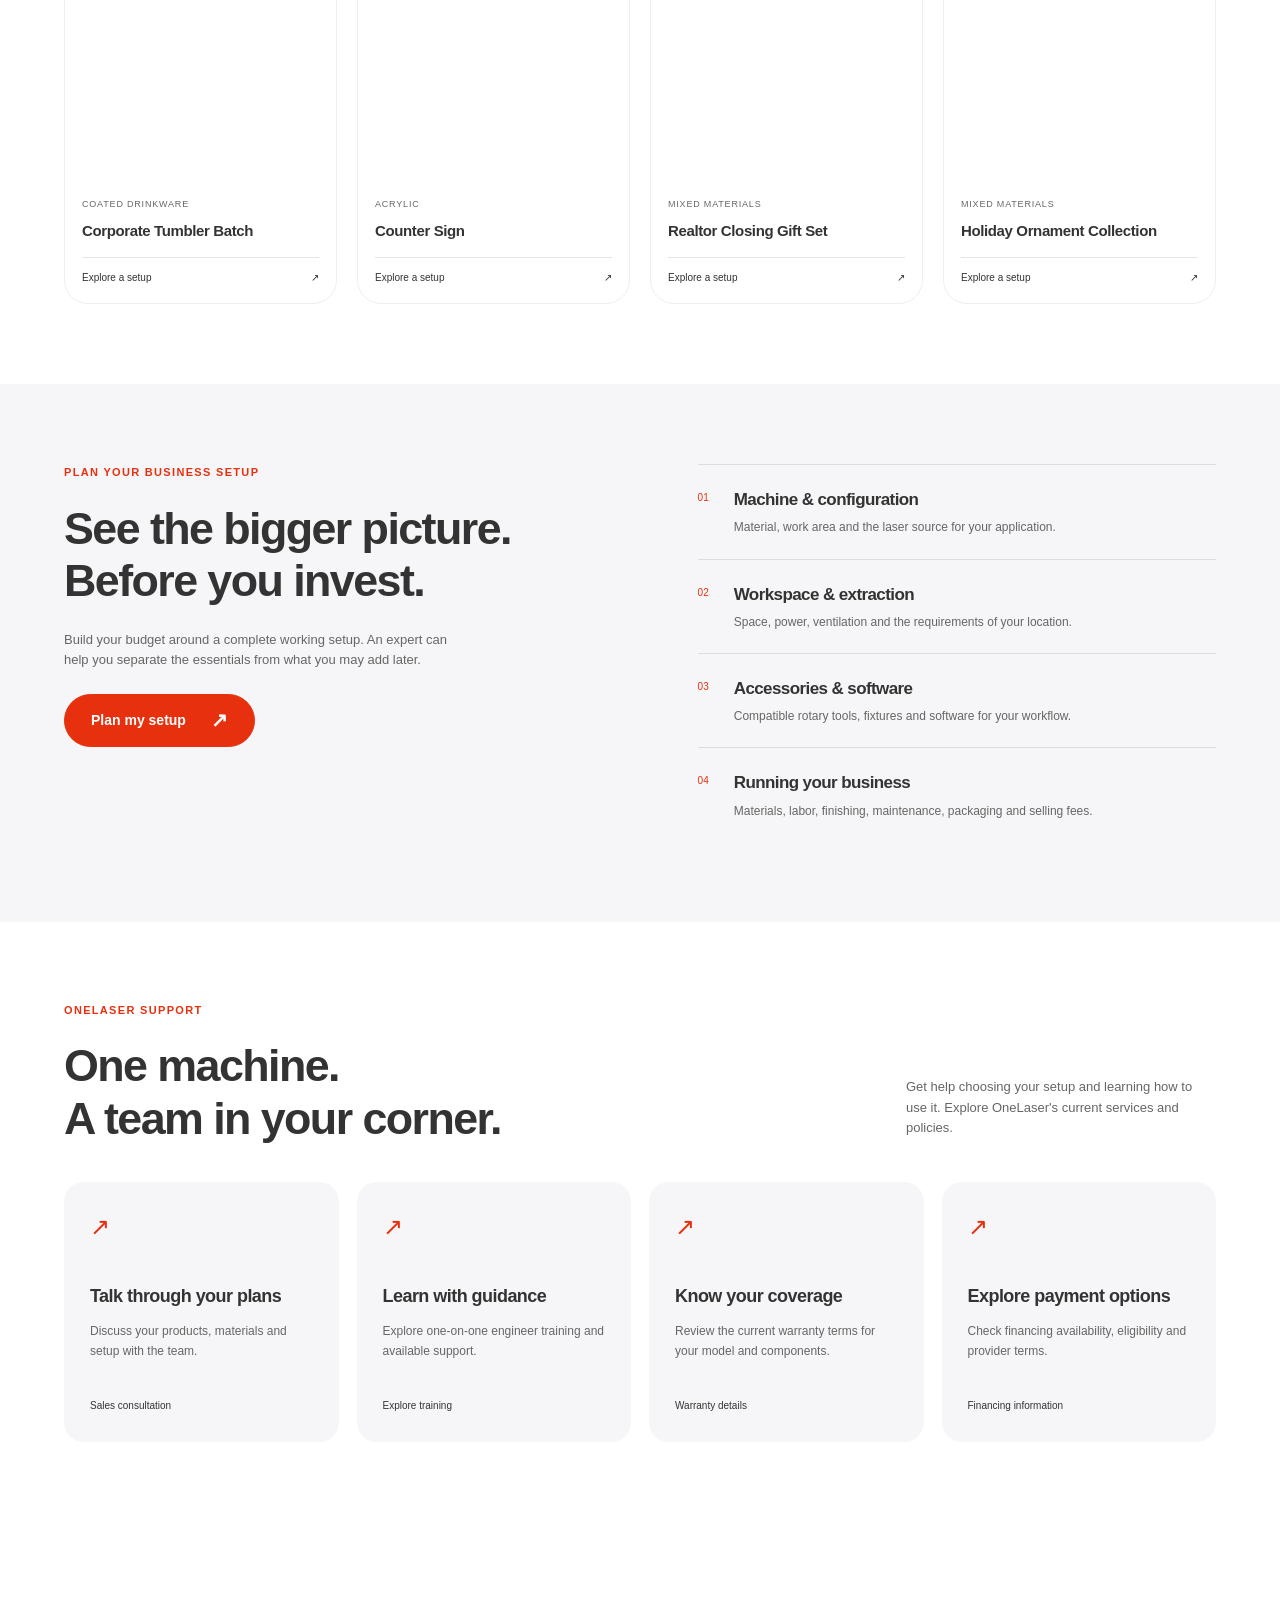
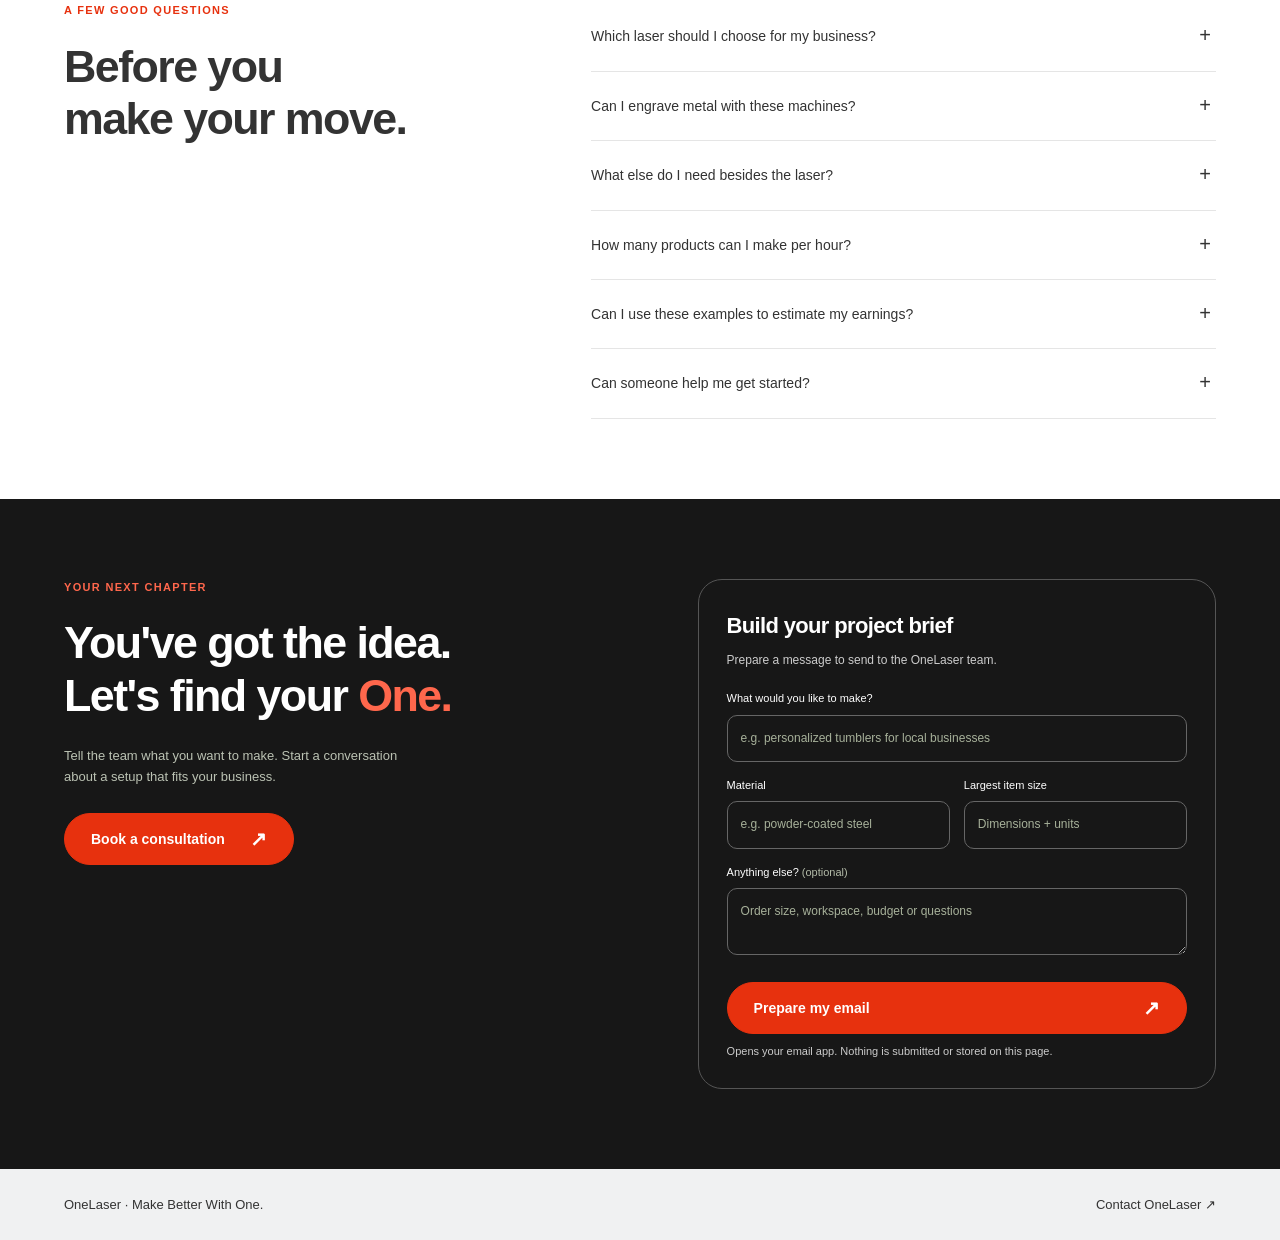
==== commit 55ea3cd7: "Align small business UI with OneLaser and add shared-theme page integration" ====
--- a/small-business/index.html
+++ b/small-business/index.html
@@ -1,15 +1,14 @@
-<!doctype html><html lang="en"><head><meta charset="utf-8"><meta name="viewport" content="width=device-width, initial-scale=1"><meta name="theme-color" content="#f7f6f2"><title>Small Business, Big Possibilities | OneLaser</title><meta name="description" content="Find your OneLaser business setup. Explore personalized gifts, signs and custom drinkware, compare laser paths, and plan your next move."><link rel="stylesheet" href="styles.css"><script src="app.js" defer></script></head><body><a class="skip" href="#main">Skip to content</a>
-<div class="announcement">A little ambition. The right tools. A business of your own. <a href="#finder">Find your starting point ↗</a></div>
-<header><a class="brand" href="https://www.1laser.com/" aria-label="OneLaser home">ONE<span>LASER</span><i>®</i></a><nav aria-label="Main navigation"><a href="#possibilities">Business ideas</a><a href="#machines">Our machines</a><a href="#support">Why OneLaser</a></nav><a class="button small" href="#consult">Let's talk <span>↗</span></a></header>
-<main id="main"><section class="hero"><div class="hero-copy"><p class="eyebrow">ONELASER FOR SMALL BUSINESS</p><h1>Small business.<br>Big <em>possibilities.</em></h1><p class="lead">For the ideas you can't stop thinking about.<br>And the business you're ready to build.</p><p class="hero-sub">Find the laser setup for what you make, how you work, and where you want to go next.</p><div class="actions"><a class="button" href="#finder">Find my laser <span>↗</span></a><a class="text-link" href="#possibilities">Explore the possibilities <span>↓</span></a></div><div class="hero-note"><span class="dot"></span> YOUR NEXT CHAPTER STARTS WITH ONE.</div></div><div class="hero-visual"><img src="https://www.1laser.com/cdn/shop/files/home-industry-business-v3.webp?v=1788447362&width=2000" alt="Build a workflow you can repeat." class="hero-img" loading="eager" decoding="async"><div class="image-caption"><span>MADE FOR YOUR NEXT MOVE</span><b>From your workspace.<br>To something bigger.</b></div><span class="image-index">01 / THE WORKSHOP</span></div></section>
+<!doctype html><html lang="en"><head><meta charset="utf-8"><meta name="viewport" content="width=device-width, initial-scale=1"><meta name="theme-color" content="#f7f6f2"><title>Small Business, Big Possibilities | OneLaser</title><meta name="description" content="Find your OneLaser business setup. Explore personalized gifts, signs and custom drinkware, compare laser paths, and plan your next move."><link rel="stylesheet" href="styles.css"><script src="app.js" defer></script><script src="preview-shell.js" defer></script></head><body><a class="skip" href="#main">Skip to content</a>
+<iframe id="theme-header" src="theme-header.html" title="OneLaser theme navigation preview" style="display:block;width:100%;height:152px;border:0" loading="eager"></iframe>
+<main id="main" class="ol-small-business"><section class="hero"><div class="hero-copy"><p class="eyebrow">ONELASER FOR SMALL BUSINESS</p><h1>Build Your Business.<br>Make Better With One.</h1><p class="lead">Professional laser solutions for your next stage of business.</p><p class="hero-sub">Find the laser setup for what you make, how you work, and where you want to go next.</p><div class="actions"><a class="button" href="#finder">Find my laser <span>↗</span></a><a class="text-link" href="#possibilities">Explore the possibilities <span>↓</span></a></div><div class="hero-note"><span class="dot"></span> PRECISION. PERFORMANCE. POSSIBILITIES.</div></div><div class="hero-visual"><img src="https://www.1laser.com/cdn/shop/files/home-industry-business-v3.webp?v=1788447362&width=2000" alt="Build a workflow you can repeat." class="hero-img" loading="eager" decoding="async"><div class="image-caption"><span>MADE FOR YOUR NEXT MOVE</span><b>From your workspace.<br>To something bigger.</b></div><span class="image-index">01 / THE WORKSHOP</span></div></section>
 <div class="trust-strip"><span>Made for makers. Built for business.</span><a href="#finder">Project-based guidance ↗</a><a href="#support">One-on-one training ↗</a><a href="#support">Support beyond setup ↗</a></div>
-<section id="possibilities" class="section"><div class="section-heading"><div><p class="eyebrow">01 / FIND YOUR THING</p><h2>What will you<br>make your business?</h2></div><p>Start with something people want to make their own. Explore a few directions your next chapter could take.</p></div><div class="scene-grid"><a class="scene" href="#finder" data-scene="gifts"><div class="scene-image"><img src="https://www.1laser.com/cdn/shop/files/01-product-walnut-serving-board.webp?v=1789391952&width=600" alt="Personalized Serving Board" class="" loading="lazy" decoding="async"><span class="circle-arrow">↗</span></div><div class="scene-label"><span>01 / Personalized gifts</span></div><h3>Make it personal.</h3><p>Boards, keepsakes and thoughtful everyday gifts.</p></a><a class="scene" href="#finder" data-scene="signs"><div class="scene-image"><img src="https://www.1laser.com/cdn/shop/files/03-home-project-large-acrylic-sign.webp?v=1789391957&width=600" alt="Layered Acrylic Wall Sign" class="" loading="lazy" decoding="async"><span class="circle-arrow">↗</span></div><div class="scene-label"><span>02 / Signs & decor</span></div><h3>Give ideas dimension.</h3><p>Custom displays, business signs and event details.</p></a><a class="scene" href="#finder" data-scene="drinkware"><div class="scene-image"><img src="https://www.1laser.com/cdn/shop/files/37-home-project-vertigo-wildflower-handled-tumbler.webp?v=1789391960&width=600" alt="Wildflower Handled Tumbler" class="" loading="lazy" decoding="async"><span class="circle-arrow">↗</span></div><div class="scene-label"><span>03 / Custom drinkware</span></div><h3>Their new favorite cup.</h3><p>Personalized coated cups and branded drinkware.</p></a><a class="scene" href="#finder" data-scene="corporate"><div class="scene-image"><img src="https://www.1laser.com/cdn/shop/files/27-home-project-etsy-corporate-logo-barware-set.webp?v=1789391959&width=600" alt="Corporate Barware Set" class="" loading="lazy" decoding="async"><span class="circle-arrow">↗</span></div><div class="scene-label"><span>04 / Business gifting</span></div><h3>Make your mark.</h3><p>Build a collection for clients, teams and occasions.</p></a></div></section>
-<section id="finder" class="section finder"><div><p class="eyebrow">02 / YOUR BUSINESS, YOUR SETUP</p><h2>A better fit.<br>A clearer next step.</h2><p>Tell us a little about your work. We'll suggest a starting point and an alternative to discuss with a OneLaser expert.</p><p class="fine">A first shortlist, based on project type and production stage. Final fit depends on material, dimensions, fixtures and configuration.</p></div><div class="finder-panel"><form id="finder-form"><label for="business">What do you want to make?</label><select id="business" name="business"><option value="gifts">Personalized gifts & keepsakes</option><option value="signs">Signs, displays & decor</option><option value="drinkware">Custom coated drinkware</option><option value="corporate">Corporate gifts & branded goods</option><option value="metal">Bare-metal marking or cutting</option></select><label for="stage">Where is your business today?</label><select id="stage" name="stage"><option value="starting">Planning my first business setup</option><option value="working">Already making and taking orders</option><option value="growing">Growing an established workshop</option></select><button class="button" type="submit">Show my starting point <span>↗</span></button></form><div id="match" aria-live="polite" hidden></div></div></section>
-<section id="machines" class="section"><div class="section-heading"><div><p class="eyebrow">03 / MEET YOUR NEXT WORK PARTNER</p><h2>Different ambitions.<br>The same attention to detail.</h2></div><p>Choose a direction for your business. Then compare the details that matter for the products you plan to make.</p></div><div class="product-grid"><article class="product" id="xrf"><div class="product-image"><img src="https://www.1laser.com/cdn/shop/files/home-product-xrf-scene.webp?v=1789404317&width=1400" alt="XRF™" class="" loading="lazy" decoding="async"><span>38W RF</span></div><div class="product-copy"><p class="eyebrow">DESKTOP PRECISION</p><h3>XRF</h3><p>A focused starting point for detailed engraving and personalized gifts.</p><p class="product-uses">Personalized boards · leather goods · detailed artwork</p><a class="product-link" href="https://www.1laser.com/products/onelaser-xrf-desktop-laser-machine">Explore XRF <span>↗</span></a></div></article><article class="product" id="cobra"><div class="product-image"><img src="https://www.1laser.com/cdn/shop/files/home-product-cobra-scene_db91bc39-b688-4e35-ab0d-4bef4699f3ca.webp?v=1793082431&width=1400" alt="Cobra™ Series" class="" loading="lazy" decoding="async"><span>90–130W CO₂ options</span></div><div class="product-copy"><p class="eyebrow">WORKSHOP VERSATILITY</p><h3>Cobra Series</h3><p>Explore a workshop setup for wood, acrylic and varied cutting projects.</p><p class="product-uses">Signs · event decor · wood products</p><a class="product-link" href="https://www.1laser.com/products/cobra-8-90w-co2-laser-engraver-cutter">Explore Cobra Series <span>↗</span></a></div></article><article class="product" id="vertigo"><div class="product-image"><img src="https://www.1laser.com/cdn/shop/files/home-product-vertigo-scene.webp?v=1789404317&width=1400" alt="VertiGo" class="" loading="lazy" decoding="async"><span>38W RF</span></div><div class="product-copy"><p class="eyebrow">DRINKWARE SPECIALIST</p><h3>VertiGo</h3><p>Build a dedicated workflow around personalized tumblers and cups.</p><p class="product-uses">Coated tumblers · cups · branded drinkware</p><a class="product-link" href="https://www.1laser.com/products/vertigo-vertical-laser-engraver">Explore VertiGo <span>↗</span></a></div></article></div><p class="fine">Project examples illustrate a business direction. Material preparation, work area and accessories vary by model. Check the product page and confirm your application before purchase.</p><div class="scale-banner"><div><p class="eyebrow">READY FOR YOUR NEXT CHAPTER?</p><h3>A growing workshop deserves a plan.</h3><p>Explore Hydra Gen2 configurations with an expert when your projects call for a different production setup.</p><a class="text-link" href="https://www.1laser.com/products/hydra-7-gen-2-70w-rf-co2-dual-laser-machine">Explore Hydra Gen2 ↗</a></div><img src="https://www.1laser.com/cdn/shop/files/home-product-hydra-gen2-scene_5d328906-0da9-481a-8784-536420794185.webp?v=1793082491&width=1400" alt="Hydra  Gen2" class="" loading="lazy" decoding="async"></div></section>
-<section class="section workflow"><div class="section-heading"><div><p class="eyebrow">04 / THINK BEYOND THE FIRST PIECE</p><h2>Make once.<br>Build a workflow you can repeat.</h2></div><p>A good setup starts with the whole job. Plan the steps around the laser, as well as the work inside it.</p></div><div class="steps"><article><span>01</span><h3>Define the product</h3><p>Choose your material, dimensions and finish. Check compatibility before making a sample.</p></article><article><span>02</span><h3>Dial in the sample</h3><p>Test the file and settings on your actual stock. Inspect the result before running an order.</p></article><article><span>03</span><h3>Plan the repeat</h3><p>Arrange parts, fixtures and handling. Include loading, finishing and quality checks in your timing.</p></article><article><span>04</span><h3>Make it consistent</h3><p>Keep a record of the setup and inspect each batch. Refine the process as your business grows.</p></article></div></section>
-<section id="ideas" class="section"><div class="section-heading"><div><p class="eyebrow">05 / THE POSSIBILITIES, IN REAL MATERIALS</p><h2>Ideas worth<br>making your own.</h2></div><p>A selection from the OneLaser project gallery. Find a direction, then confirm the material and setup for your version.</p></div><div class="filters" role="group" aria-label="Filter project ideas"><button class="active" aria-pressed="true" data-filter="all">All ideas</button><button aria-pressed="false" data-filter="gifts">Personalized gifts</button><button aria-pressed="false" data-filter="signs">Signs & decor</button><button aria-pressed="false" data-filter="drinkware">Drinkware</button><button aria-pressed="false" data-filter="corporate">Business gifting</button></div><p id="gallery-status" class="sr-only" aria-live="polite">8 project ideas</p><div class="gallery"><article class="work" data-category="gifts"><img src="https://www.1laser.com/cdn/shop/files/01-product-walnut-serving-board.webp?v=1789391952&width=600" alt="Personalized Serving Board" class="" loading="lazy" decoding="async"><div><span>Wood</span><h3>Personalized Serving Board</h3><a href="#xrf">Explore a setup <span>↗</span></a></div></article><article class="work" data-category="signs"><img src="https://www.1laser.com/cdn/shop/files/03-home-project-large-acrylic-sign.webp?v=1789391957&width=600" alt="Layered Acrylic Wall Sign" class="" loading="lazy" decoding="async"><div><span>Acrylic</span><h3>Layered Acrylic Wall Sign</h3><a href="#cobra">Explore a setup <span>↗</span></a></div></article><article class="work" data-category="drinkware"><img src="https://www.1laser.com/cdn/shop/files/37-home-project-vertigo-wildflower-handled-tumbler.webp?v=1789391960&width=600" alt="Wildflower Handled Tumbler" class="" loading="lazy" decoding="async"><div><span>Coated drinkware</span><h3>Wildflower Handled Tumbler</h3><a href="#vertigo">Explore a setup <span>↗</span></a></div></article><article class="work" data-category="gifts"><img src="https://www.1laser.com/cdn/shop/files/13-product-leather-wallet.webp?v=1789391962&width=600" alt="Monogram Wallet" class="" loading="lazy" decoding="async"><div><span>Leather</span><h3>Monogram Wallet</h3><a href="#xrf">Explore a setup <span>↗</span></a></div></article><article class="work" data-category="corporate"><img src="https://www.1laser.com/cdn/shop/files/41-home-project-vertigo-corporate-tumbler-batch.webp?v=1789391960&width=600" alt="Corporate Tumbler Batch" class="" loading="lazy" decoding="async"><div><span>Coated drinkware</span><h3>Corporate Tumbler Batch</h3><a href="#vertigo">Explore a setup <span>↗</span></a></div></article><article class="work" data-category="signs"><img src="https://www.1laser.com/cdn/shop/files/07-product-acrylic-counter-sign.webp?v=1789391961&width=600" alt="Counter Sign" class="" loading="lazy" decoding="async"><div><span>Acrylic</span><h3>Counter Sign</h3><a href="#cobra">Explore a setup <span>↗</span></a></div></article><article class="work" data-category="corporate"><img src="https://www.1laser.com/cdn/shop/files/35-home-project-etsy-realtor-closing-gift-set.webp?v=1789391960&width=600" alt="Realtor Closing Gift Set" class="" loading="lazy" decoding="async"><div><span>Mixed materials</span><h3>Realtor Closing Gift Set</h3><a href="#xrf">Explore a setup <span>↗</span></a></div></article><article class="work" data-category="gifts"><img src="https://www.1laser.com/cdn/shop/files/36-home-project-etsy-holiday-ornament-collection.webp?v=1789391962&width=600" alt="Holiday Ornament Collection" class="" loading="lazy" decoding="async"><div><span>Mixed materials</span><h3>Holiday Ornament Collection</h3><a href="#cobra">Explore a setup <span>↗</span></a></div></article></div></section>
-<section class="section investment"><div><p class="eyebrow">06 / PLAN THE WHOLE SETUP</p><h2>See the bigger picture.<br>Before you invest.</h2><p>Build your budget around a complete working setup. An expert can help you separate the essentials from what you may add later.</p><a class="button" href="#consult">Plan my setup <span>↗</span></a></div><ul class="checklist"><li><span>01</span><div><h3>Machine & configuration</h3><p>Material, work area and the laser source for your application.</p></div></li><li><span>02</span><div><h3>Workspace & extraction</h3><p>Space, power, ventilation and the requirements of your location.</p></div></li><li><span>03</span><div><h3>Accessories & software</h3><p>Compatible rotary tools, fixtures and software for your workflow.</p></div></li><li><span>04</span><div><h3>Running your business</h3><p>Materials, labor, finishing, maintenance, packaging and selling fees.</p></div></li></ul></section>
-<section id="support" class="section"><div class="section-heading"><div><p class="eyebrow">07 / YOU DON'T HAVE TO FIGURE IT OUT ALONE</p><h2>One machine.<br>A team in your corner.</h2></div><p>Get help choosing your setup and learning how to use it. Explore OneLaser's current services and policies.</p></div><div class="support-grid"><a href="https://www.1laser.com/products/sales-consultation-call"><span>↗</span><h3>Talk through your plans</h3><p>Discuss your products, materials and setup with the team.</p><b>Sales consultation</b></a><a href="https://www.1laser.com/products/engineer-1-on-1-training-support"><span>↗</span><h3>Learn with guidance</h3><p>Explore one-on-one engineer training and available support.</p><b>Explore training</b></a><a href="https://www.1laser.com/pages/warranty-policy"><span>↗</span><h3>Know your coverage</h3><p>Review the current warranty terms for your model and components.</p><b>Warranty details</b></a><a href="https://www.1laser.com/pages/financing"><span>↗</span><h3>Explore payment options</h3><p>Check financing availability, eligibility and provider terms.</p><b>Financing information</b></a></div></section>
+<section id="possibilities" class="section"><div class="section-heading"><div><p class="eyebrow">SOLUTIONS FOR YOUR BUSINESS</p><h2>What will you<br>make your business?</h2></div><p>Start with something people want to make their own. Explore a few directions your next chapter could take.</p></div><div class="scene-grid"><a class="scene" href="#finder" data-scene="gifts"><div class="scene-image"><img src="https://www.1laser.com/cdn/shop/files/01-product-walnut-serving-board.webp?v=1789391952&width=600" alt="Personalized Serving Board" class="" loading="lazy" decoding="async"><span class="circle-arrow">↗</span></div><div class="scene-label"><span>01 / Personalized gifts</span></div><h3>Make it personal.</h3><p>Boards, keepsakes and thoughtful everyday gifts.</p></a><a class="scene" href="#finder" data-scene="signs"><div class="scene-image"><img src="https://www.1laser.com/cdn/shop/files/03-home-project-large-acrylic-sign.webp?v=1789391957&width=600" alt="Layered Acrylic Wall Sign" class="" loading="lazy" decoding="async"><span class="circle-arrow">↗</span></div><div class="scene-label"><span>02 / Signs & decor</span></div><h3>Give ideas dimension.</h3><p>Custom displays, business signs and event details.</p></a><a class="scene" href="#finder" data-scene="drinkware"><div class="scene-image"><img src="https://www.1laser.com/cdn/shop/files/37-home-project-vertigo-wildflower-handled-tumbler.webp?v=1789391960&width=600" alt="Wildflower Handled Tumbler" class="" loading="lazy" decoding="async"><span class="circle-arrow">↗</span></div><div class="scene-label"><span>03 / Custom drinkware</span></div><h3>Their new favorite cup.</h3><p>Personalized coated cups and branded drinkware.</p></a><a class="scene" href="#finder" data-scene="corporate"><div class="scene-image"><img src="https://www.1laser.com/cdn/shop/files/27-home-project-etsy-corporate-logo-barware-set.webp?v=1789391959&width=600" alt="Corporate Barware Set" class="" loading="lazy" decoding="async"><span class="circle-arrow">↗</span></div><div class="scene-label"><span>04 / Business gifting</span></div><h3>Make your mark.</h3><p>Build a collection for clients, teams and occasions.</p></a></div></section>
+<section id="finder" class="section finder"><div><p class="eyebrow">FIND THE RIGHT MACHINE</p><h2>A better fit.<br>A clearer next step.</h2><p>Tell us a little about your work. We'll suggest a starting point and an alternative to discuss with a OneLaser expert.</p><p class="fine">A first shortlist, based on project type and production stage. Final fit depends on material, dimensions, fixtures and configuration.</p></div><div class="finder-panel"><form id="finder-form"><label for="business">What do you want to make?</label><select id="business" name="business"><option value="gifts">Personalized gifts & keepsakes</option><option value="signs">Signs, displays & decor</option><option value="drinkware">Custom coated drinkware</option><option value="corporate">Corporate gifts & branded goods</option><option value="metal">Bare-metal marking or cutting</option></select><label for="stage">Where is your business today?</label><select id="stage" name="stage"><option value="starting">Planning my first business setup</option><option value="working">Already making and taking orders</option><option value="growing">Growing an established workshop</option></select><button class="button" type="submit">Show my starting point <span>↗</span></button></form><div id="match" aria-live="polite" hidden></div></div></section>
+<section id="machines" class="section"><div class="section-heading"><div><p class="eyebrow">PERFORMANCE LASER SYSTEMS</p><h2>Different ambitions.<br>The same attention to detail.</h2></div><p>Choose a direction for your business. Then compare the details that matter for the products you plan to make.</p></div><div class="product-grid"><article class="product" id="xrf"><div class="product-image"><img class="machine-render" src="https://www.1laser.com/cdn/shop/files/home-product-xrf.png?v=1789404378&width=1000" alt="XRF™ laser system" loading="lazy"><img class="machine-scene" src="https://www.1laser.com/cdn/shop/files/home-product-xrf-scene.webp?v=1789404317&width=1400" alt="XRF™" class="" loading="lazy" decoding="async"><span>38W RF</span></div><div class="product-copy"><p class="eyebrow">DESKTOP PRECISION</p><h3>XRF</h3><p>A focused starting point for detailed engraving and personalized gifts.</p><p class="product-uses">Personalized boards · leather goods · detailed artwork</p><a class="product-link" href="https://www.1laser.com/products/onelaser-xrf-desktop-laser-machine">Explore XRF <span>↗</span></a></div></article><article class="product" id="cobra"><div class="product-image"><img class="machine-render" src="https://www.1laser.com/cdn/shop/files/home-product-cobra.png?v=1793082413&width=1000" alt="Cobra™ Series laser system" loading="lazy"><img class="machine-scene" src="https://www.1laser.com/cdn/shop/files/home-product-cobra-scene_db91bc39-b688-4e35-ab0d-4bef4699f3ca.webp?v=1793082431&width=1400" alt="Cobra™ Series" class="" loading="lazy" decoding="async"><span>90–130W CO₂ options</span></div><div class="product-copy"><p class="eyebrow">WORKSHOP VERSATILITY</p><h3>Cobra Series</h3><p>Explore a workshop setup for wood, acrylic and varied cutting projects.</p><p class="product-uses">Signs · event decor · wood products</p><a class="product-link" href="https://www.1laser.com/products/cobra-8-90w-co2-laser-engraver-cutter">Explore Cobra Series <span>↗</span></a></div></article><article class="product" id="vertigo"><div class="product-image"><img class="machine-render" src="https://www.1laser.com/cdn/shop/files/home-product-vertigo.png?v=1789404380&width=1000" alt="VertiGo laser system" loading="lazy"><img class="machine-scene" src="https://www.1laser.com/cdn/shop/files/home-product-vertigo-scene.webp?v=1789404317&width=1400" alt="VertiGo" class="" loading="lazy" decoding="async"><span>38W RF</span></div><div class="product-copy"><p class="eyebrow">DRINKWARE SPECIALIST</p><h3>VertiGo</h3><p>Build a dedicated workflow around personalized tumblers and cups.</p><p class="product-uses">Coated tumblers · cups · branded drinkware</p><a class="product-link" href="https://www.1laser.com/products/vertigo-vertical-laser-engraver">Explore VertiGo <span>↗</span></a></div></article></div><p class="fine">Project examples illustrate a business direction. Material preparation, work area and accessories vary by model. Check the product page and confirm your application before purchase.</p><div class="scale-banner"><div><p class="eyebrow">READY FOR YOUR NEXT CHAPTER?</p><h3>A growing workshop deserves a plan.</h3><p>Explore Hydra Gen2 configurations with an expert when your projects call for a different production setup.</p><a class="text-link" href="https://www.1laser.com/products/hydra-7-gen-2-70w-rf-co2-dual-laser-machine">Explore Hydra Gen2 ↗</a></div><img src="https://www.1laser.com/cdn/shop/files/home-product-hydra-gen2-scene_5d328906-0da9-481a-8784-536420794185.webp?v=1793082491&width=1400" alt="Hydra  Gen2" class="" loading="lazy" decoding="async"></div></section>
+<section class="section workflow"><div class="section-heading"><div><p class="eyebrow">BUILT AROUND YOUR WORKFLOW</p><h2>Make once.<br>Build a workflow you can repeat.</h2></div><p>A good setup starts with the whole job. Plan the steps around the laser, as well as the work inside it.</p></div><div class="steps"><article><span>01</span><h3>Define the product</h3><p>Choose your material, dimensions and finish. Check compatibility before making a sample.</p></article><article><span>02</span><h3>Dial in the sample</h3><p>Test the file and settings on your actual stock. Inspect the result before running an order.</p></article><article><span>03</span><h3>Plan the repeat</h3><p>Arrange parts, fixtures and handling. Include loading, finishing and quality checks in your timing.</p></article><article><span>04</span><h3>Make it consistent</h3><p>Keep a record of the setup and inspect each batch. Refine the process as your business grows.</p></article></div></section>
+<section id="ideas" class="section"><div class="section-heading"><div><p class="eyebrow">MADE WITH ONELASER</p><h2>Ideas worth<br>making your own.</h2></div><p>A selection from the OneLaser project gallery. Find a direction, then confirm the material and setup for your version.</p></div><div class="filters" role="group" aria-label="Filter project ideas"><button class="active" aria-pressed="true" data-filter="all">All ideas</button><button aria-pressed="false" data-filter="gifts">Personalized gifts</button><button aria-pressed="false" data-filter="signs">Signs & decor</button><button aria-pressed="false" data-filter="drinkware">Drinkware</button><button aria-pressed="false" data-filter="corporate">Business gifting</button></div><p id="gallery-status" class="sr-only" aria-live="polite">8 project ideas</p><div class="gallery"><article class="work" data-category="gifts"><img src="https://www.1laser.com/cdn/shop/files/01-product-walnut-serving-board.webp?v=1789391952&width=600" alt="Personalized Serving Board" class="" loading="lazy" decoding="async"><div><span>Wood</span><h3>Personalized Serving Board</h3><a href="#xrf">Explore a setup <span>↗</span></a></div></article><article class="work" data-category="signs"><img src="https://www.1laser.com/cdn/shop/files/03-home-project-large-acrylic-sign.webp?v=1789391957&width=600" alt="Layered Acrylic Wall Sign" class="" loading="lazy" decoding="async"><div><span>Acrylic</span><h3>Layered Acrylic Wall Sign</h3><a href="#cobra">Explore a setup <span>↗</span></a></div></article><article class="work" data-category="drinkware"><img src="https://www.1laser.com/cdn/shop/files/37-home-project-vertigo-wildflower-handled-tumbler.webp?v=1789391960&width=600" alt="Wildflower Handled Tumbler" class="" loading="lazy" decoding="async"><div><span>Coated drinkware</span><h3>Wildflower Handled Tumbler</h3><a href="#vertigo">Explore a setup <span>↗</span></a></div></article><article class="work" data-category="gifts"><img src="https://www.1laser.com/cdn/shop/files/13-product-leather-wallet.webp?v=1789391962&width=600" alt="Monogram Wallet" class="" loading="lazy" decoding="async"><div><span>Leather</span><h3>Monogram Wallet</h3><a href="#xrf">Explore a setup <span>↗</span></a></div></article><article class="work" data-category="corporate"><img src="https://www.1laser.com/cdn/shop/files/41-home-project-vertigo-corporate-tumbler-batch.webp?v=1789391960&width=600" alt="Corporate Tumbler Batch" class="" loading="lazy" decoding="async"><div><span>Coated drinkware</span><h3>Corporate Tumbler Batch</h3><a href="#vertigo">Explore a setup <span>↗</span></a></div></article><article class="work" data-category="signs"><img src="https://www.1laser.com/cdn/shop/files/07-product-acrylic-counter-sign.webp?v=1789391961&width=600" alt="Counter Sign" class="" loading="lazy" decoding="async"><div><span>Acrylic</span><h3>Counter Sign</h3><a href="#cobra">Explore a setup <span>↗</span></a></div></article><article class="work" data-category="corporate"><img src="https://www.1laser.com/cdn/shop/files/35-home-project-etsy-realtor-closing-gift-set.webp?v=1789391960&width=600" alt="Realtor Closing Gift Set" class="" loading="lazy" decoding="async"><div><span>Mixed materials</span><h3>Realtor Closing Gift Set</h3><a href="#xrf">Explore a setup <span>↗</span></a></div></article><article class="work" data-category="gifts"><img src="https://www.1laser.com/cdn/shop/files/36-home-project-etsy-holiday-ornament-collection.webp?v=1789391962&width=600" alt="Holiday Ornament Collection" class="" loading="lazy" decoding="async"><div><span>Mixed materials</span><h3>Holiday Ornament Collection</h3><a href="#cobra">Explore a setup <span>↗</span></a></div></article></div></section>
+<section class="section investment"><div><p class="eyebrow">PLAN YOUR BUSINESS SETUP</p><h2>See the bigger picture.<br>Before you invest.</h2><p>Build your budget around a complete working setup. An expert can help you separate the essentials from what you may add later.</p><a class="button" href="#consult">Plan my setup <span>↗</span></a></div><ul class="checklist"><li><span>01</span><div><h3>Machine & configuration</h3><p>Material, work area and the laser source for your application.</p></div></li><li><span>02</span><div><h3>Workspace & extraction</h3><p>Space, power, ventilation and the requirements of your location.</p></div></li><li><span>03</span><div><h3>Accessories & software</h3><p>Compatible rotary tools, fixtures and software for your workflow.</p></div></li><li><span>04</span><div><h3>Running your business</h3><p>Materials, labor, finishing, maintenance, packaging and selling fees.</p></div></li></ul></section>
+<section id="support" class="section"><div class="section-heading"><div><p class="eyebrow">ONELASER SUPPORT</p><h2>One machine.<br>A team in your corner.</h2></div><p>Get help choosing your setup and learning how to use it. Explore OneLaser's current services and policies.</p></div><div class="support-grid"><a href="https://www.1laser.com/products/sales-consultation-call"><span>↗</span><h3>Talk through your plans</h3><p>Discuss your products, materials and setup with the team.</p><b>Sales consultation</b></a><a href="https://www.1laser.com/products/engineer-1-on-1-training-support"><span>↗</span><h3>Learn with guidance</h3><p>Explore one-on-one engineer training and available support.</p><b>Explore training</b></a><a href="https://www.1laser.com/pages/warranty-policy"><span>↗</span><h3>Know your coverage</h3><p>Review the current warranty terms for your model and components.</p><b>Warranty details</b></a><a href="https://www.1laser.com/pages/financing"><span>↗</span><h3>Explore payment options</h3><p>Check financing availability, eligibility and provider terms.</p><b>Financing information</b></a></div></section>
 <section class="section faq"><div><p class="eyebrow">A FEW GOOD QUESTIONS</p><h2>Before you<br>make your move.</h2></div><div><details><summary>Which laser should I choose for my business?</summary><p>Start with the material, whether you need cutting or engraving, and the largest item you plan to process. Use our shortlist tool, then confirm work area, fixtures, budget and configuration with the team.</p></details><details><summary>Can I engrave metal with these machines?</summary><p>Coated-metal surface engraving is different from marking or cutting bare metal. Results depend on the laser source, coating and process. Share your exact material and intended result with OneLaser before selecting a machine.</p></details><details><summary>What else do I need besides the laser?</summary><p>Plan for suitable extraction or ventilation, workspace and power, compatible software, stock for testing and any application-specific fixtures or rotary accessories. Confirm requirements for your model and location.</p></details><details><summary>How many products can I make per hour?</summary><p>Output depends on the design, material, settings, loading, finishing and inspection. Ask for a sample evaluation using your project. Maximum machine speed alone does not establish order throughput.</p></details><details><summary>Can I use these examples to estimate my earnings?</summary><p>The gallery shows product ideas, not income forecasts. Your results depend on demand, selling prices, material and labor costs, waste, fees and other business expenses.</p></details><details><summary>Can someone help me get started?</summary><p>Yes. Explore the sales consultation and one-on-one training links above to learn about available help, scheduling and any applicable fees.</p></details></div></section>
 <section id="consult" class="section consult"><div><p class="eyebrow">YOUR NEXT CHAPTER</p><h2>You've got the idea.<br>Let's find your <em>One.</em></h2><p>Tell the team what you want to make. Start a conversation about a setup that fits your business.</p><a class="button" href="https://www.1laser.com/products/sales-consultation-call">Book a consultation <span>↗</span></a></div><form id="brief-form"><h3>Build your project brief</h3><p>Prepare a message to send to the OneLaser team.</p><label for="brief-product">What would you like to make?</label><input id="brief-product" name="product" placeholder="e.g. personalized tumblers for local businesses" required maxlength="300"><div class="form-row"><div><label for="brief-material">Material</label><input id="brief-material" name="material" placeholder="e.g. powder-coated steel" required maxlength="150"></div><div><label for="brief-size">Largest item size</label><input id="brief-size" name="size" placeholder="Dimensions + units" required maxlength="150"></div></div><label for="brief-notes">Anything else? <span>(optional)</span></label><textarea id="brief-notes" name="notes" placeholder="Order size, workspace, budget or questions" maxlength="1500" rows="2"></textarea><button class="button light" type="submit">Prepare my email <span>↗</span></button><p class="fine">Opens your email app. Nothing is submitted or stored on this page.</p><div id="email-ready" hidden aria-live="polite"><p>Your brief is ready. If your email app did not open, copy it below and send to <a href="mailto:cs@1laser.com">cs@1laser.com</a>.</p><textarea id="email-copy" aria-label="Your project brief" readonly rows="6"></textarea><button type="button" id="copy-brief">Copy brief</button><a id="email-link">Open email app ↗</a></div></form></section>
-</main><footer><a class="brand" href="https://www.1laser.com/">ONE<span>LASER</span><i>®</i></a><p>Make Better With One.</p><div><a href="https://www.1laser.com/pages/contact-us">Contact</a><a href="https://www.1laser.com/pages/privacy-policy">Privacy</a><a href="https://www.1laser.com/">Visit OneLaser ↗</a></div><small>© 2026 OneLaser · Small Business concept, version 1.</small></footer><a class="mobile-cta" href="#finder">Find my laser ↗</a></body></html>+</main><footer class="preview-footer"><a href="https://www.1laser.com/">OneLaser · Make Better With One.</a><a href="https://www.1laser.com/pages/contact-us">Contact OneLaser ↗</a></footer></body></html>
--- a/small-business/styles.css
+++ b/small-business/styles.css
@@ -1,2 +1,72 @@
-@import url('https://fonts.googleapis.com/css2?family=DM+Sans:wght@400;500;600;700&family=Manrope:wght@400;500;600;700;800&display=swap');
-:root{--paper:#f7f6f2;--ink:#20241f;--muted:#666a61;--line:#dddfd5;--green:#c8e55a;--dark:#20271e;--white:#fff}*{box-sizing:border-box}html{scroll-behavior:smooth;scroll-padding-top:100px}body{margin:0;background:var(--paper);color:var(--ink);font:15px/1.6 'DM Sans',Arial,sans-serif}h1,h2,h3,p{margin:0}h1,h2,h3{font-family:Manrope,Arial,sans-serif;font-weight:500}a{color:inherit;text-decoration:none}button,input,select,textarea{font:inherit}button,a,input,select,textarea{-webkit-tap-highlight-color:transparent}button{cursor:pointer}a:focus-visible,button:focus-visible,input:focus-visible,select:focus-visible,textarea:focus-visible,summary:focus-visible{outline:3px solid #6f8a11;outline-offset:5px}img{display:block;max-width:100%}.announcement{background:var(--dark);color:#f0f2e9;text-align:center;padding:9px 20px;font-size:11px;letter-spacing:.025em}.announcement a{margin-left:28px;color:var(--green)}header{height:88px;display:flex;align-items:center;justify-content:space-between;gap:24px;padding:0 5%;background:var(--paper);border-bottom:1px solid var(--line)}.brand{font-size:26px;font-weight:800;letter-spacing:-1.6px;font-family:Manrope,Arial,sans-serif;white-space:nowrap}.brand span{font-weight:400}.brand i{font-size:10px;vertical-align:top;letter-spacing:0;font-style:normal;margin-left:3px}nav{display:flex;gap:34px;font-size:13px}nav a:hover,.text-link:hover{text-decoration:underline;text-underline-offset:5px}.button{display:inline-flex;align-items:center;justify-content:space-between;gap:36px;padding:16px 23px;background:var(--dark);color:white;font-weight:500;font-size:13px;border:1px solid var(--dark);border-radius:3px;transition:background .2s,transform .2s}.button:hover{background:#39452c;transform:translateY(-2px)}.button span{font-size:20px;line-height:1}.button.small{padding:11px 19px;gap:28px}.hero{display:grid;grid-template-columns:1fr 1fr;min-height:660px}.hero-copy{padding:76px 7% 47px 10%;display:flex;flex-direction:column;align-items:flex-start}.eyebrow{font-size:10px;letter-spacing:.16em;font-weight:700;margin-bottom:20px}h1{font-size:clamp(48px,5.2vw,80px);line-height:1.09;letter-spacing:-.065em}em{font-style:normal;color:#647e24}.lead{font-size:18px;line-height:1.55;margin-top:28px;letter-spacing:-.015em}.hero-sub{color:var(--muted);max-width:370px;font-size:13px;margin-top:14px}.actions{display:flex;align-items:center;gap:24px;margin-top:30px}.text-link{font-size:12px;font-weight:600;display:inline-flex;gap:18px;align-items:center}.hero-note{margin-top:auto;padding-top:48px;font-size:9px;letter-spacing:.1em;color:var(--muted);display:flex;gap:9px;align-items:center}.dot{width:6px;height:6px;background:#728b2e;border-radius:50%}.hero-visual{position:relative;min-height:650px;background:#555a49;overflow:hidden}.hero-img{width:100%;height:100%;position:absolute;object-fit:cover}.hero-visual:after{content:'';position:absolute;inset:0;background:linear-gradient(0deg,#101a12a6,transparent 60%)}.image-caption{position:absolute;bottom:45px;left:38px;color:white;z-index:1}.image-caption span{font-size:9px;letter-spacing:.17em}.image-caption b{display:block;font-family:Manrope,sans-serif;font-size:28px;font-weight:400;line-height:1.3;letter-spacing:-.035em;margin-top:10px}.image-index{position:absolute;right:25px;top:25px;z-index:1;color:white;font-size:9px;letter-spacing:.1em;background:#20271e80;padding:8px 12px}.trust-strip{display:flex;align-items:center;justify-content:space-between;padding:23px 5%;border-bottom:1px solid var(--line);font-size:11px;gap:20px}.trust-strip>span{font-weight:600}.trust-strip a{color:var(--muted)}.section{padding:88px 5%;scroll-margin-top:10px}.section-heading{display:flex;justify-content:space-between;align-items:flex-end;margin-bottom:38px;gap:40px}.section-heading>p{max-width:310px;color:var(--muted);font-size:13px;padding-bottom:5px}h2{font-size:clamp(32px,3.5vw,51px);line-height:1.17;letter-spacing:-.055em}.scene-grid{display:grid;grid-template-columns:repeat(4,1fr);gap:20px}.scene-image{aspect-ratio:4/4.7;position:relative;overflow:hidden;background:#e5e5db}.scene-image img{width:100%;height:100%;object-fit:cover;transition:transform .6s}.scene:hover img{transform:scale(1.04)}.circle-arrow{position:absolute;bottom:15px;right:15px;border-radius:50%;background:var(--paper);width:36px;height:36px;display:grid;place-items:center;font-size:20px}.scene-label{font-size:9px;letter-spacing:.09em;text-transform:uppercase;margin-top:20px;color:var(--muted)}.scene h3{font-size:20px;letter-spacing:-.035em;margin:7px 0}.scene p{font-size:12px;color:var(--muted);max-width:240px}.finder{background:#e9ecdf;display:grid;grid-template-columns:1fr 1fr;gap:10%;align-items:start}.finder>div>p:not(.eyebrow){max-width:400px;margin-top:22px;color:var(--muted);font-size:13px}.fine{font-size:11px!important;color:var(--muted);line-height:1.65}.finder-panel{background:var(--paper);padding:32px;border:1px solid #d6dacb}.finder-panel label{display:block;font-weight:500;font-size:12px;margin-bottom:10px}select,input,textarea{width:100%;padding:13px;border:1px solid #cfd3c7;border-radius:2px;background:transparent;color:var(--ink)}select{margin-bottom:23px;background:var(--paper)}.finder-panel .button{width:100%;margin-top:4px}#match{border-top:1px solid var(--line);margin-top:25px;padding-top:22px}#match h3{font-size:28px}#match p{font-size:12px;margin:10px 0}#match .eyebrow{font-size:9px}#match a{font-size:12px;text-decoration:underline;text-underline-offset:4px}.product-grid{display:grid;grid-template-columns:repeat(3,1fr);gap:22px}.product{background:white;border:1px solid var(--line);scroll-margin-top:30px}.product-image{height:270px;position:relative;overflow:hidden;background:#eceee7}.product-image img{height:100%;width:100%;object-fit:cover}.product-image>span{position:absolute;bottom:15px;left:18px;background:#f7f6f2eb;padding:5px 10px;font-size:9px;letter-spacing:.05em}.product-copy{padding:27px}.product .eyebrow{font-size:9px;margin-bottom:10px;color:#6b7d3e}.product h3{font-size:31px;letter-spacing:-.05em;margin-bottom:12px}.product p:not(.eyebrow){color:var(--muted);font-size:12px}.product-uses{border-top:1px solid var(--line);margin-top:23px;padding-top:17px;min-height:54px;font-size:10px!important}.product-link{border-top:1px solid var(--line);padding-top:17px;margin-top:17px;display:flex;justify-content:space-between;font-size:12px;font-weight:600}.product-grid+.fine{margin-top:20px;max-width:850px}.scale-banner{display:grid;grid-template-columns:1.2fr 1fr;background:#e9ecdf;margin-top:42px;overflow:hidden}.scale-banner>div{padding:35px 40px}.scale-banner h3{font-size:27px;letter-spacing:-.04em}.scale-banner p:not(.eyebrow){font-size:12px;color:var(--muted);max-width:440px;margin:12px 0 20px}.scale-banner img{height:100%;max-height:290px;width:100%;object-fit:cover}.scale-banner .eyebrow{font-size:9px;margin-bottom:10px}.workflow{background:var(--dark);color:var(--paper)}.workflow .section-heading>p,.workflow .steps p{color:#b8c0af}.workflow .eyebrow{color:var(--green)}.steps{display:grid;grid-template-columns:repeat(4,1fr);gap:35px;margin-top:53px}.steps article{border-top:1px solid #59604f;padding-top:19px}.steps article>span{font-size:11px;color:var(--green)}.steps h3{font-size:19px;margin:28px 0 12px}.steps p{font-size:12px}.filters{display:flex;gap:10px;flex-wrap:wrap;margin-bottom:26px}.filters button{background:transparent;border:1px solid #cdd1c4;color:var(--muted);border-radius:30px;padding:9px 18px;font-size:11px}.filters button.active{background:var(--dark);color:white;border-color:var(--dark)}.gallery{display:grid;grid-template-columns:repeat(4,1fr);gap:32px 20px}.work{background:#fff;border:1px solid var(--line)}.work img{width:100%;aspect-ratio:1/1;object-fit:cover}.work>div{padding:17px}.work>div>span{font-size:9px;color:var(--muted);text-transform:uppercase;letter-spacing:.09em}.work h3{font-size:15px;margin:5px 0 14px;letter-spacing:-.025em}.work a{font-size:10px;display:flex;justify-content:space-between;border-top:1px solid var(--line);padding-top:12px}.investment{display:grid;grid-template-columns:1fr 1fr;gap:10%;background:#e9ecdf}.investment>div>p:not(.eyebrow){font-size:13px;max-width:400px;color:var(--muted);margin:23px 0}.checklist{list-style:none;padding:0;margin:0}.checklist li{display:flex;gap:25px;padding:21px 0;border-top:1px solid #cbd1bc}.checklist li>span{font-size:10px;color:#73824a;padding-top:4px}.checklist h3{font-size:17px;margin-bottom:5px}.checklist p{font-size:12px;color:var(--muted)}.support-grid{display:grid;grid-template-columns:repeat(4,1fr);gap:0;border-top:1px solid var(--line);border-left:1px solid var(--line)}.support-grid>a{padding:26px;border-right:1px solid var(--line);border-bottom:1px solid var(--line);transition:background .2s}.support-grid>a:hover{background:#e9ecdf}.support-grid>a>span{display:block;font-size:24px;margin-bottom:35px;color:#6b8034}.support-grid h3{font-size:18px;letter-spacing:-.03em;margin-bottom:12px}.support-grid p{font-size:12px;color:var(--muted);min-height:70px}.support-grid b{font-weight:500;font-size:10px}.faq{padding-top:10px;display:grid;grid-template-columns:1fr 1.4fr;gap:7%}details{border-bottom:1px solid var(--line)}summary{padding:23px 35px 23px 0;cursor:pointer;list-style:none;font-size:14px;position:relative}summary::-webkit-details-marker{display:none}summary:after{content:'+';position:absolute;right:5px;font-size:20px;top:17px}details[open] summary:after{content:'−'}details p{padding:0 28px 23px 0;font-size:12px;color:var(--muted)}.consult{background:var(--dark);color:var(--paper);display:grid;grid-template-columns:1fr 1fr;gap:10%;align-items:start}.consult .eyebrow{color:var(--green)}.consult em{color:var(--green)}.consult>div>p:not(.eyebrow){color:#bbc2b3;font-size:13px;max-width:350px;margin:25px 0}.consult .button{background:var(--green);color:var(--ink);border-color:var(--green)}.consult form{border:1px solid #535c4b;padding:28px}.consult form h3{font-size:22px;letter-spacing:-.03em}.consult form>p{font-size:12px;color:#bdc4b5;margin:8px 0 20px}.consult label{display:block;font-size:11px;margin:15px 0 7px}.consult label span{color:#b4bca9}.consult input,.consult textarea{color:var(--paper);border-color:#65705a;font-size:12px;resize:vertical}.consult input::placeholder,.consult textarea::placeholder{color:#a7b19a}.consult .button.light{width:100%;margin-top:20px}.consult .fine{color:#b5c0a8;margin-bottom:0}.form-row{display:grid;grid-template-columns:1fr 1fr;gap:14px}#email-ready{font-size:12px;border-top:1px solid #65705a;margin-top:20px;padding-top:20px}#email-ready p{margin-bottom:12px}#email-ready a{text-decoration:underline}#copy-brief{margin-top:10px;margin-right:18px;background:var(--paper);border:0;border-radius:2px;padding:8px 14px;font-size:11px}footer{display:grid;grid-template-columns:auto 1fr auto;gap:20px;padding:40px 5% 28px;align-items:center}footer>p{font-size:12px;color:var(--muted)}footer>div{display:flex;gap:25px;font-size:11px}footer small{grid-column:1/-1;border-top:1px solid var(--line);padding-top:22px;margin-top:12px;font-size:10px;color:var(--muted)}.mobile-cta{display:none}.skip{position:absolute;left:20px;top:-100px;z-index:10;background:white;padding:10px}.skip:focus{top:10px}.sr-only{position:absolute;width:1px;height:1px;padding:0;overflow:hidden;clip:rect(0,0,0,0);white-space:nowrap}[hidden]{display:none!important}@media(min-width:1600px){body{max-width:1800px;margin:auto}}@media(max-width:1050px){nav{gap:18px}.hero-copy{padding-top:60px}.hero{min-height:590px}.hero-visual{min-height:590px}.actions{flex-wrap:wrap;gap:15px}.scene-grid{gap:15px}.scene h3{font-size:17px}.product-copy{padding:20px}.product-image{height:220px}.section{padding-top:65px;padding-bottom:65px}.support-grid{grid-template-columns:repeat(2,1fr)}.support-grid p{min-height:45px}.gallery{grid-template-columns:repeat(3,1fr)}.consult{gap:5%}}@media(max-width:700px){.announcement{font-size:9px}.announcement a{display:none}header{height:72px;padding:0 6%}.brand{font-size:23px}nav{display:none}.button.small{padding:9px 15px;font-size:11px;gap:22px}.hero{display:flex;flex-direction:column}.hero-copy{padding:45px 6% 32px}.eyebrow{font-size:9px;margin-bottom:18px}h1{font-size:55px}.lead{font-size:16px;margin-top:22px}.hero-sub{font-size:12px;max-width:330px}.hero-note{padding-top:30px}.hero-visual{min-height:390px}.hero-img{object-position:center}.image-caption{left:24px;bottom:25px}.image-caption b{font-size:25px}.trust-strip{padding:20px 6%;display:grid;grid-template-columns:1fr 1fr;font-size:10px;gap:14px}.trust-strip>span{grid-column:1/-1}.section{padding:52px 6%}.section-heading{display:block;margin-bottom:28px}.section-heading>p{max-width:100%;margin-top:20px;font-size:12px}h2{font-size:36px}.scene-grid{grid-template-columns:1fr 1fr;gap:28px 14px}.scene-image{aspect-ratio:4/4.7}.scene-label{font-size:8px;margin-top:12px;letter-spacing:.02em}.scene h3{font-size:17px;line-height:1.3}.scene p{font-size:11px}.circle-arrow{width:29px;height:29px;bottom:10px;right:10px}.finder,.investment,.consult,.faq{grid-template-columns:1fr;gap:30px}.finder-panel{padding:24px}.product-grid{grid-template-columns:1fr;gap:25px}.product-image{height:300px}.product-copy{padding:24px}.product-uses{min-height:0}.scale-banner{grid-template-columns:1fr;margin-top:28px}.scale-banner>div{padding:28px}.scale-banner img{max-height:240px}.steps{grid-template-columns:1fr 1fr;gap:26px 20px;margin-top:32px}.steps h3{font-size:16px;margin-top:20px}.steps p{font-size:11px}.filters{gap:7px}.filters button{font-size:10px;padding:8px 12px}.gallery{grid-template-columns:1fr 1fr;gap:20px 12px}.work>div{padding:12px}.work h3{font-size:13px;line-height:1.4;min-height:36px}.work a{font-size:9px}.work>div>span{font-size:8px}.support-grid>a{padding:20px}.support-grid h3{font-size:16px}.support-grid p{font-size:11px;min-height:75px}.support-grid>a>span{margin-bottom:20px}.faq{padding-top:15px}summary{font-size:13px}.consult form{padding:22px}.consult h2{font-size:38px}.form-row{grid-template-columns:1fr;gap:0}footer{grid-template-columns:1fr;padding:32px 6% 80px;gap:12px}footer>div{margin-top:8px;flex-wrap:wrap}footer small{margin-top:5px}.mobile-cta{position:fixed;z-index:5;bottom:12px;left:6%;right:6%;display:block;text-align:center;border-radius:3px;background:var(--green);padding:13px;font-size:12px;font-weight:600;box-shadow:0 4px 25px #0002}.actions{gap:18px}.button{padding:14px 20px}.hero-visual .image-index{font-size:8px}}@media(prefers-reduced-motion:reduce){html{scroll-behavior:auto}*,*:before,*:after{transition:none!important}}
+@font-face {
+  font-family: Archivo;
+  font-weight: 400;
+  font-style: normal;
+  font-display: swap;
+  src: url("//www.1laser.com/cdn/fonts/archivo/archivo_n4.dc8d917cc69af0a65ae04d01fd8eeab28a3573c9.woff2") format("woff2"),
+       url("//www.1laser.com/cdn/fonts/archivo/archivo_n4.bd6b9c34fdb81d7646836be8065ce3c80a2cc984.woff") format("woff");
+}@font-face {
+  font-family: Archivo;
+  font-weight: 700;
+  font-style: normal;
+  font-display: swap;
+  src: url("//www.1laser.com/cdn/fonts/archivo/archivo_n7.651b020b3543640c100112be6f1c1b8e816c7f13.woff2") format("woff2"),
+       url("//www.1laser.com/cdn/fonts/archivo/archivo_n7.7e9106d320e6594976a7dcb57957f3e712e83c96.woff") format("woff");
+}@font-face {
+  font-family: Archivo;
+  font-weight: 400;
+  font-style: italic;
+  font-display: swap;
+  src: url("//www.1laser.com/cdn/fonts/archivo/archivo_i4.37d8c4e02dc4f8e8b559f47082eb24a5c48c2908.woff2") format("woff2"),
+       url("//www.1laser.com/cdn/fonts/archivo/archivo_i4.839d35d75c605237591e73815270f86ab696602c.woff") format("woff");
+}@font-face {
+  font-family: Archivo;
+  font-weight: 700;
+  font-style: italic;
+  font-display: swap;
+  src: url("//www.1laser.com/cdn/fonts/archivo/archivo_i7.3dc798c6f261b8341dd97dd5c78d97d457c63517.woff2") format("woff2"),
+       url("//www.1laser.com/cdn/fonts/archivo/archivo_i7.3b65e9d326e7379bd5f15bcb927c5d533d950ff6.woff") format("woff");
+}@font-face {
+  font-family: Archivo;
+  font-weight: 700;
+  font-style: normal;
+  font-display: swap;
+  src: url("//www.1laser.com/cdn/fonts/archivo/archivo_n7.651b020b3543640c100112be6f1c1b8e816c7f13.woff2") format("woff2"),
+       url("//www.1laser.com/cdn/fonts/archivo/archivo_n7.7e9106d320e6594976a7dcb57957f3e712e83c96.woff") format("woff");
+}@font-face{font-family:'JudgemeStar';src:url("[data-uri]") format("woff");font-weight:normal;font-style:normal}.ol-small-business 500;600;700&family=Manrope:wght@400;500;600;700;800&display=swap');
+:root{--paper:#ffffff;--ink:#333333;--muted:#666666;--line:#e5e5e5;--green:#e7310e;--dark:#171717;--white:#fff}.ol-small-business *{box-sizing:border-box}.ol-small-business html{scroll-behavior:smooth;scroll-padding-top:100px}.ol-small-business{margin:0;background:var(--paper);color:var(--ink);font:15px/1.6 var(--font-body-family,Archivo,Arial,sans-serif)}.ol-small-business h1,.ol-small-business h2,.ol-small-business h3,.ol-small-business p{margin:0}.ol-small-business h1,.ol-small-business h2,.ol-small-business h3{font-family:var(--font-heading-family,Archivo,Arial,sans-serif);font-weight:500}.ol-small-business a{color:inherit;text-decoration:none}.ol-small-business button,.ol-small-business input,.ol-small-business select,.ol-small-business textarea{font:inherit}.ol-small-business button,.ol-small-business a,.ol-small-business input,.ol-small-business select,.ol-small-business textarea{-webkit-tap-highlight-color:transparent}.ol-small-business button{cursor:pointer}.ol-small-business a:focus-visible,.ol-small-business button:focus-visible,.ol-small-business input:focus-visible,.ol-small-business select:focus-visible,.ol-small-business textarea:focus-visible,.ol-small-business summary:focus-visible{outline:3px solid #6f8a11;outline-offset:5px}.ol-small-business img{display:block;max-width:100%}.ol-small-business .announcement{background:var(--dark);color:#f0f2e9;text-align:center;padding:9px 20px;font-size:11px;letter-spacing:.025em}.ol-small-business .announcement a{margin-left:28px;color:var(--green)}.ol-small-business header{height:88px;display:flex;align-items:center;justify-content:space-between;gap:24px;padding:0 5%;background:var(--paper);border-bottom:1px solid var(--line)}.ol-small-business .brand{font-size:26px;font-weight:800;letter-spacing:-1.6px;font-family:var(--font-heading-family,Archivo,Arial,sans-serif);white-space:nowrap}.ol-small-business .brand span{font-weight:400}.ol-small-business .brand i{font-size:10px;vertical-align:top;letter-spacing:0;font-style:normal;margin-left:3px}.ol-small-business nav{display:flex;gap:34px;font-size:13px}.ol-small-business nav a:hover,.ol-small-business .text-link:hover{text-decoration:underline;text-underline-offset:5px}.ol-small-business .button{display:inline-flex;align-items:center;justify-content:space-between;gap:36px;padding:16px 23px;background:var(--dark);color:white;font-weight:500;font-size:13px;border:1px solid var(--dark);border-radius:3px;transition:background .2s,transform .2s}.ol-small-business .button:hover{background:#bf2609;transform:translateY(-2px)}.ol-small-business .button span{font-size:20px;line-height:1}.ol-small-business .button.small{padding:11px 19px;gap:28px}.ol-small-business .hero{display:grid;grid-template-columns:1fr 1fr;min-height:660px}.ol-small-business .hero-copy{padding:76px 7% 47px 10%;display:flex;flex-direction:column;align-items:flex-start}.ol-small-business .eyebrow{font-size:10px;letter-spacing:.16em;font-weight:700;margin-bottom:20px}.ol-small-business h1{font-size:clamp(48px,5.2vw,80px);line-height:1.09;letter-spacing:-.065em}.ol-small-business em{font-style:normal;color:#e7310e}.ol-small-business .lead{font-size:18px;line-height:1.55;margin-top:28px;letter-spacing:-.015em}.ol-small-business .hero-sub{color:var(--muted);max-width:370px;font-size:13px;margin-top:14px}.ol-small-business .actions{display:flex;align-items:center;gap:24px;margin-top:30px}.ol-small-business .text-link{font-size:12px;font-weight:600;display:inline-flex;gap:18px;align-items:center}.ol-small-business .hero-note{margin-top:auto;padding-top:48px;font-size:9px;letter-spacing:.1em;color:var(--muted);display:flex;gap:9px;align-items:center}.ol-small-business .dot{width:6px;height:6px;background:#728b2e;border-radius:50%}.ol-small-business .hero-visual{position:relative;min-height:650px;background:#555a49;overflow:hidden}.ol-small-business .hero-img{width:100%;height:100%;position:absolute;object-fit:cover}.ol-small-business .hero-visual:after{content:'';position:absolute;inset:0;background:linear-gradient(0deg,#101a12a6,transparent 60%)}.ol-small-business .image-caption{position:absolute;bottom:45px;left:38px;color:white;z-index:1}.ol-small-business .image-caption span{font-size:9px;letter-spacing:.17em}.ol-small-business .image-caption b{display:block;font-family:var(--font-heading-family,Archivo,Arial,sans-serif);font-size:28px;font-weight:400;line-height:1.3;letter-spacing:-.035em;margin-top:10px}.ol-small-business .image-index{position:absolute;right:25px;top:25px;z-index:1;color:white;font-size:9px;letter-spacing:.1em;background:#17171780;padding:8px 12px}.ol-small-business .trust-strip{display:flex;align-items:center;justify-content:space-between;padding:23px 5%;border-bottom:1px solid var(--line);font-size:11px;gap:20px}.ol-small-business .trust-strip>span{font-weight:600}.ol-small-business .trust-strip a{color:var(--muted)}.ol-small-business .section{padding:88px 5%;scroll-margin-top:10px}.ol-small-business .section-heading{display:flex;justify-content:space-between;align-items:flex-end;margin-bottom:38px;gap:40px}.ol-small-business .section-heading>p{max-width:310px;color:var(--muted);font-size:13px;padding-bottom:5px}.ol-small-business h2{font-size:clamp(32px,3.5vw,51px);line-height:1.17;letter-spacing:-.055em}.ol-small-business .scene-grid{display:grid;grid-template-columns:repeat(4,1fr);gap:20px}.ol-small-business .scene-image{aspect-ratio:4/4.7;position:relative;overflow:hidden;background:#e5e5db}.ol-small-business .scene-image img{width:100%;height:100%;object-fit:cover;transition:transform .6s}.ol-small-business .scene:hover img{transform:scale(1.04)}.ol-small-business .circle-arrow{position:absolute;bottom:15px;right:15px;border-radius:50%;background:var(--paper);width:36px;height:36px;display:grid;place-items:center;font-size:20px}.ol-small-business .scene-label{font-size:9px;letter-spacing:.09em;text-transform:uppercase;margin-top:20px;color:var(--muted)}.ol-small-business .scene h3{font-size:20px;letter-spacing:-.035em;margin:7px 0}.ol-small-business .scene p{font-size:12px;color:var(--muted);max-width:240px}.ol-small-business .finder{background:#f6f6f8;display:grid;grid-template-columns:1fr 1fr;gap:10%;align-items:start}.ol-small-business .finder>div>p:not(.eyebrow){max-width:400px;margin-top:22px;color:var(--muted);font-size:13px}.ol-small-business .fine{font-size:11px!important;color:var(--muted);line-height:1.65}.ol-small-business .finder-panel{background:var(--paper);padding:32px;border:1px solid #d6dacb}.ol-small-business .finder-panel label{display:block;font-weight:500;font-size:12px;margin-bottom:10px}.ol-small-business select,.ol-small-business input,.ol-small-business textarea{width:100%;padding:13px;border:1px solid #cfd3c7;border-radius:2px;background:transparent;color:var(--ink)}.ol-small-business select{margin-bottom:23px;background:var(--paper)}.ol-small-business .finder-panel .button{width:100%;margin-top:4px}.ol-small-business #match{border-top:1px solid var(--line);margin-top:25px;padding-top:22px}.ol-small-business #match h3{font-size:28px}.ol-small-business #match p{font-size:12px;margin:10px 0}.ol-small-business #match .eyebrow{font-size:9px}.ol-small-business #match a{font-size:12px;text-decoration:underline;text-underline-offset:4px}.ol-small-business .product-grid{display:grid;grid-template-columns:repeat(3,1fr);gap:22px}.ol-small-business .product{background:white;border:1px solid var(--line);scroll-margin-top:30px}.ol-small-business .product-image{height:270px;position:relative;overflow:hidden;background:#eceee7}.ol-small-business .product-image img{height:100%;width:100%;object-fit:cover}.ol-small-business .product-image>span{position:absolute;bottom:15px;left:18px;background:#ffffffeb;padding:5px 10px;font-size:9px;letter-spacing:.05em}.ol-small-business .product-copy{padding:27px}.ol-small-business .product .eyebrow{font-size:9px;margin-bottom:10px;color:#6b7d3e}.ol-small-business .product h3{font-size:31px;letter-spacing:-.05em;margin-bottom:12px}.ol-small-business .product p:not(.eyebrow){color:var(--muted);font-size:12px}.ol-small-business .product-uses{border-top:1px solid var(--line);margin-top:23px;padding-top:17px;min-height:54px;font-size:10px!important}.ol-small-business .product-link{border-top:1px solid var(--line);padding-top:17px;margin-top:17px;display:flex;justify-content:space-between;font-size:12px;font-weight:600}.ol-small-business .product-grid+.fine{margin-top:20px;max-width:850px}.ol-small-business .scale-banner{display:grid;grid-template-columns:1.2fr 1fr;background:#f6f6f8;margin-top:42px;overflow:hidden}.ol-small-business .scale-banner>div{padding:35px 40px}.ol-small-business .scale-banner h3{font-size:27px;letter-spacing:-.04em}.ol-small-business .scale-banner p:not(.eyebrow){font-size:12px;color:var(--muted);max-width:440px;margin:12px 0 20px}.ol-small-business .scale-banner img{height:100%;max-height:290px;width:100%;object-fit:cover}.ol-small-business .scale-banner .eyebrow{font-size:9px;margin-bottom:10px}.ol-small-business .workflow{background:var(--dark);color:var(--paper)}.ol-small-business .workflow .section-heading>p,.ol-small-business .workflow .steps p{color:#b8c0af}.ol-small-business .workflow .eyebrow{color:var(--green)}.ol-small-business .steps{display:grid;grid-template-columns:repeat(4,1fr);gap:35px;margin-top:53px}.ol-small-business .steps article{border-top:1px solid #59604f;padding-top:19px}.ol-small-business .steps article>span{font-size:11px;color:var(--green)}.ol-small-business .steps h3{font-size:19px;margin:28px 0 12px}.ol-small-business .steps p{font-size:12px}.ol-small-business .filters{display:flex;gap:10px;flex-wrap:wrap;margin-bottom:26px}.ol-small-business .filters button{background:transparent;border:1px solid #cdd1c4;color:var(--muted);border-radius:30px;padding:9px 18px;font-size:11px}.ol-small-business .filters button.active{background:var(--dark);color:white;border-color:var(--dark)}.ol-small-business .gallery{display:grid;grid-template-columns:repeat(4,1fr);gap:32px 20px}.ol-small-business .work{background:#fff;border:1px solid var(--line)}.ol-small-business .work img{width:100%;aspect-ratio:1/1;object-fit:cover}.ol-small-business .work>div{padding:17px}.ol-small-business .work>div>span{font-size:9px;color:var(--muted);text-transform:uppercase;letter-spacing:.09em}.ol-small-business .work h3{font-size:15px;margin:5px 0 14px;letter-spacing:-.025em}.ol-small-business .work a{font-size:10px;display:flex;justify-content:space-between;border-top:1px solid var(--line);padding-top:12px}.ol-small-business .investment{display:grid;grid-template-columns:1fr 1fr;gap:10%;background:#f6f6f8}.ol-small-business .investment>div>p:not(.eyebrow){font-size:13px;max-width:400px;color:var(--muted);margin:23px 0}.ol-small-business .checklist{list-style:none;padding:0;margin:0}.ol-small-business .checklist li{display:flex;gap:25px;padding:21px 0;border-top:1px solid #cbd1bc}.ol-small-business .checklist li>span{font-size:10px;color:#73824a;padding-top:4px}.ol-small-business .checklist h3{font-size:17px;margin-bottom:5px}.ol-small-business .checklist p{font-size:12px;color:var(--muted)}.ol-small-business .support-grid{display:grid;grid-template-columns:repeat(4,1fr);gap:0;border-top:1px solid var(--line);border-left:1px solid var(--line)}.ol-small-business .support-grid>a{padding:26px;border-right:1px solid var(--line);border-bottom:1px solid var(--line);transition:background .2s}.ol-small-business .support-grid>a:hover{background:#f6f6f8}.ol-small-business .support-grid>a>span{display:block;font-size:24px;margin-bottom:35px;color:#6b8034}.ol-small-business .support-grid h3{font-size:18px;letter-spacing:-.03em;margin-bottom:12px}.ol-small-business .support-grid p{font-size:12px;color:var(--muted);min-height:70px}.ol-small-business .support-grid b{font-weight:500;font-size:10px}.ol-small-business .faq{padding-top:10px;display:grid;grid-template-columns:1fr 1.4fr;gap:7%}.ol-small-business details{border-bottom:1px solid var(--line)}.ol-small-business summary{padding:23px 35px 23px 0;cursor:pointer;list-style:none;font-size:14px;position:relative}.ol-small-business summary::-webkit-details-marker{display:none}.ol-small-business summary:after{content:'+';position:absolute;right:5px;font-size:20px;top:17px}.ol-small-business details[open] summary:after{content:'−'}.ol-small-business details p{padding:0 28px 23px 0;font-size:12px;color:var(--muted)}.ol-small-business .consult{background:var(--dark);color:var(--paper);display:grid;grid-template-columns:1fr 1fr;gap:10%;align-items:start}.ol-small-business .consult .eyebrow{color:var(--green)}.ol-small-business .consult em{color:var(--green)}.ol-small-business .consult>div>p:not(.eyebrow){color:#bbc2b3;font-size:13px;max-width:350px;margin:25px 0}.ol-small-business .consult .button{background:var(--green);color:var(--ink);border-color:var(--green)}.ol-small-business .consult form{border:1px solid #535c4b;padding:28px}.ol-small-business .consult form h3{font-size:22px;letter-spacing:-.03em}.ol-small-business .consult form>p{font-size:12px;color:#bdc4b5;margin:8px 0 20px}.ol-small-business .consult label{display:block;font-size:11px;margin:15px 0 7px}.ol-small-business .consult label span{color:#b4bca9}.ol-small-business .consult input,.ol-small-business .consult textarea{color:var(--paper);border-color:#65705a;font-size:12px;resize:vertical}.ol-small-business .consult input::placeholder,.ol-small-business .consult textarea::placeholder{color:#a7b19a}.ol-small-business .consult .button.light{width:100%;margin-top:20px}.ol-small-business .consult .fine{color:#b5c0a8;margin-bottom:0}.ol-small-business .form-row{display:grid;grid-template-columns:1fr 1fr;gap:14px}.ol-small-business #email-ready{font-size:12px;border-top:1px solid #65705a;margin-top:20px;padding-top:20px}.ol-small-business #email-ready p{margin-bottom:12px}.ol-small-business #email-ready a{text-decoration:underline}.ol-small-business #copy-brief{margin-top:10px;margin-right:18px;background:var(--paper);border:0;border-radius:2px;padding:8px 14px;font-size:11px}.ol-small-business footer{display:grid;grid-template-columns:auto 1fr auto;gap:20px;padding:40px 5% 28px;align-items:center}.ol-small-business footer>p{font-size:12px;color:var(--muted)}.ol-small-business footer>div{display:flex;gap:25px;font-size:11px}.ol-small-business footer small{grid-column:1/-1;border-top:1px solid var(--line);padding-top:22px;margin-top:12px;font-size:10px;color:var(--muted)}.ol-small-business .mobile-cta{display:none}.ol-small-business .skip{position:absolute;left:20px;top:-100px;z-index:10;background:white;padding:10px}.ol-small-business .skip:focus{top:10px}.ol-small-business .sr-only{position:absolute;width:1px;height:1px;padding:0;overflow:hidden;clip:rect(0,0,0,0);white-space:nowrap}.ol-small-business [hidden]{display:none!important}@media(min-width:1600px){.ol-small-business{max-width:1800px;margin:auto}}@media(max-width:1050px){.ol-small-business nav{gap:18px}.ol-small-business .hero-copy{padding-top:60px}.ol-small-business .hero{min-height:590px}.ol-small-business .hero-visual{min-height:590px}.ol-small-business .actions{flex-wrap:wrap;gap:15px}.ol-small-business .scene-grid{gap:15px}.ol-small-business .scene h3{font-size:17px}.ol-small-business .product-copy{padding:20px}.ol-small-business .product-image{height:220px}.ol-small-business .section{padding-top:65px;padding-bottom:65px}.ol-small-business .support-grid{grid-template-columns:repeat(2,1fr)}.ol-small-business .support-grid p{min-height:45px}.ol-small-business .gallery{grid-template-columns:repeat(3,1fr)}.ol-small-business .consult{gap:5%}}@media(max-width:700px){.ol-small-business .announcement{font-size:9px}.ol-small-business .announcement a{display:none}.ol-small-business header{height:72px;padding:0 6%}.ol-small-business .brand{font-size:23px}.ol-small-business nav{display:none}.ol-small-business .button.small{padding:9px 15px;font-size:11px;gap:22px}.ol-small-business .hero{display:flex;flex-direction:column}.ol-small-business .hero-copy{padding:45px 6% 32px}.ol-small-business .eyebrow{font-size:9px;margin-bottom:18px}.ol-small-business h1{font-size:55px}.ol-small-business .lead{font-size:16px;margin-top:22px}.ol-small-business .hero-sub{font-size:12px;max-width:330px}.ol-small-business .hero-note{padding-top:30px}.ol-small-business .hero-visual{min-height:390px}.ol-small-business .hero-img{object-position:center}.ol-small-business .image-caption{left:24px;bottom:25px}.ol-small-business .image-caption b{font-size:25px}.ol-small-business .trust-strip{padding:20px 6%;display:grid;grid-template-columns:1fr 1fr;font-size:10px;gap:14px}.ol-small-business .trust-strip>span{grid-column:1/-1}.ol-small-business .section{padding:52px 6%}.ol-small-business .section-heading{display:block;margin-bottom:28px}.ol-small-business .section-heading>p{max-width:100%;margin-top:20px;font-size:12px}.ol-small-business h2{font-size:36px}.ol-small-business .scene-grid{grid-template-columns:1fr 1fr;gap:28px 14px}.ol-small-business .scene-image{aspect-ratio:4/4.7}.ol-small-business .scene-label{font-size:8px;margin-top:12px;letter-spacing:.02em}.ol-small-business .scene h3{font-size:17px;line-height:1.3}.ol-small-business .scene p{font-size:11px}.ol-small-business .circle-arrow{width:29px;height:29px;bottom:10px;right:10px}.ol-small-business .finder,.ol-small-business .investment,.ol-small-business .consult,.ol-small-business .faq{grid-template-columns:1fr;gap:30px}.ol-small-business .finder-panel{padding:24px}.ol-small-business .product-grid{grid-template-columns:1fr;gap:25px}.ol-small-business .product-image{height:300px}.ol-small-business .product-copy{padding:24px}.ol-small-business .product-uses{min-height:0}.ol-small-business .scale-banner{grid-template-columns:1fr;margin-top:28px}.ol-small-business .scale-banner>div{padding:28px}.ol-small-business .scale-banner img{max-height:240px}.ol-small-business .steps{grid-template-columns:1fr 1fr;gap:26px 20px;margin-top:32px}.ol-small-business .steps h3{font-size:16px;margin-top:20px}.ol-small-business .steps p{font-size:11px}.ol-small-business .filters{gap:7px}.ol-small-business .filters button{font-size:10px;padding:8px 12px}.ol-small-business .gallery{grid-template-columns:1fr 1fr;gap:20px 12px}.ol-small-business .work>div{padding:12px}.ol-small-business .work h3{font-size:13px;line-height:1.4;min-height:36px}.ol-small-business .work a{font-size:9px}.ol-small-business .work>div>span{font-size:8px}.ol-small-business .support-grid>a{padding:20px}.ol-small-business .support-grid h3{font-size:16px}.ol-small-business .support-grid p{font-size:11px;min-height:75px}.ol-small-business .support-grid>a>span{margin-bottom:20px}.ol-small-business .faq{padding-top:15px}.ol-small-business summary{font-size:13px}.ol-small-business .consult form{padding:22px}.ol-small-business .consult h2{font-size:38px}.ol-small-business .form-row{grid-template-columns:1fr;gap:0}.ol-small-business footer{grid-template-columns:1fr;padding:32px 6% 80px;gap:12px}.ol-small-business footer>div{margin-top:8px;flex-wrap:wrap}.ol-small-business footer small{margin-top:5px}.ol-small-business .mobile-cta{position:fixed;z-index:5;bottom:12px;left:6%;right:6%;display:block;text-align:center;border-radius:3px;background:var(--green);padding:13px;font-size:12px;font-weight:600;box-shadow:0 4px 25px #0002}.ol-small-business .actions{gap:18px}.ol-small-business .button{padding:14px 20px}.ol-small-business .hero-visual .image-index{font-size:8px}}@media(prefers-reduced-motion:reduce){.ol-small-business html{scroll-behavior:auto}.ol-small-business *,.ol-small-business *:before,.ol-small-business *:after{transition:none!important}}
+
+.ol-small-business{--paper:#fff;--ink:#333;--muted:#666;--line:#e5e5e5;--green:#e7310e;--dark:#171717;--white:#fff;background:white;font-family:var(--font-body-family,Archivo,Arial,sans-serif);font-size:15px;line-height:1.6;color:#333}
+.ol-small-business h1,.ol-small-business h2,.ol-small-business h3{font-family:var(--font-heading-family,Archivo,Arial,sans-serif);font-weight:700;letter-spacing:-.035em}
+.ol-small-business .section{padding:80px max(5%,calc((100% - 1400px)/2))}
+.ol-small-business .hero{position:relative;min-height:620px;display:flex;background:#171717;color:#fff;overflow:hidden}
+.ol-small-business .hero-copy{position:relative;z-index:2;padding:95px 5% 65px;width:65%;background:linear-gradient(90deg,#000c,#0008,transparent)}
+.ol-small-business .hero-visual{position:absolute;inset:0;min-height:0;background:#171717}
+.ol-small-business .hero-img{object-position:center right}
+.ol-small-business .hero-visual:after{background:linear-gradient(90deg,#000a,transparent)}
+.ol-small-business h1{font-size:clamp(40px,4.5vw,68px);line-height:1.08}
+.ol-small-business .hero .eyebrow{color:#fff}
+.ol-small-business .hero .hero-sub,.ol-small-business .hero-note{color:#ddd}
+.ol-small-business .hero .image-caption,.ol-small-business .image-index{display:none}
+.ol-small-business .dot{background:#e7310e}
+.ol-small-business .button{border-radius:40px;background:#e7310e;border-color:#e7310e;color:white;font-size:14px;font-weight:700;padding:14px 26px;gap:25px}
+.ol-small-business .button:hover{background:#c4270a;border-color:#c4270a}
+.ol-small-business .eyebrow{color:#e7310e;font-weight:700;font-size:11px;letter-spacing:.12em}
+.ol-small-business .trust-strip{background:#f0f1f2;justify-content:center;gap:45px}
+.ol-small-business .scene-image,.ol-small-business .product,.ol-small-business .finder-panel,.ol-small-business .work,.ol-small-business .scale-banner{border-radius:24px;overflow:hidden}
+.ol-small-business .scene-image{aspect-ratio:1/1}.ol-small-business .scene h3{font-size:22px}
+.ol-small-business .finder{background:#f6f6f8;gap:7%}.ol-small-business .finder-panel{background:white;border:1px solid #e5e5e5;padding:36px}
+.ol-small-business input,.ol-small-business select,.ol-small-business textarea{border-radius:10px;border-color:#ddd}.ol-small-business select{background:#f7f7f8}
+.ol-small-business .product{background:#f6f6f8;border-color:#e5e5e5;position:relative}
+.ol-small-business .product-image{height:310px;background:#f6f6f8;position:relative}.ol-small-business .product-image img.machine-render{object-fit:contain;padding:20px;position:absolute;inset:0}
+.ol-small-business .product-image img.machine-scene{position:absolute;inset:0;opacity:0;transition:opacity .3s}.ol-small-business .product:hover .machine-scene{opacity:1}
+.ol-small-business .product-copy{padding:28px}.ol-small-business .product h3{font-size:36px}.ol-small-business .product-link{color:#e7310e}.ol-small-business .product-image>span{z-index:1;border-radius:30px;background:#fff}
+.ol-small-business .scale-banner{background:#f6f6f8}.ol-small-business .workflow{background:#171717}.ol-small-business .workflow .eyebrow,.ol-small-business .steps article>span{color:#ff674c}
+.ol-small-business .steps article{background:#252525;border:1px solid #3a3a3a;padding:26px;border-radius:20px}.ol-small-business .workflow .steps p,.ol-small-business .workflow .section-heading>p{color:#ccc}
+.ol-small-business .investment{background:#f6f6f8}.ol-small-business .checklist li{border-color:#ddd}.ol-small-business .checklist li>span{color:#e7310e}
+.ol-small-business .support-grid{gap:18px;border:0}.ol-small-business .support-grid>a{border:0;border-radius:20px;background:#f6f6f8}.ol-small-business .support-grid>a>span{color:#e7310e}.ol-small-business .support-grid>a:hover{background:#eee}
+.ol-small-business .filters button.active{background:#e7310e;border-color:#e7310e}.ol-small-business .work{border-color:#eee}.ol-small-business .work img{aspect-ratio:1/1}
+.ol-small-business .consult{background:#171717}.ol-small-business .consult form{border-radius:24px;border-color:#555}.ol-small-business .consult .button{background:#e7310e;color:#fff;border-color:#e7310e}.ol-small-business .consult .eyebrow,.ol-small-business .consult em{color:#ff674c}.ol-small-business .consult input,.ol-small-business .consult textarea{border-color:#666}.ol-small-business .consult .fine,.ol-small-business .consult form>p{color:#ccc}
+.ol-small-business .fine{color:#666}.ol-small-business .hero-note{letter-spacing:.1em}
+body{margin:0}.preview-footer{font:13px Archivo,Arial,sans-serif;background:#f0f1f2;padding:28px 5%;display:flex;justify-content:space-between;gap:20px}.preview-footer a{color:#333;text-decoration:none}
+@media(max-width:700px){.ol-small-business .section{padding:48px 6%}.ol-small-business .hero{min-height:580px}.ol-small-business .hero-copy{width:100%;padding:65px 6% 40px;background:linear-gradient(90deg,#000c,#0006)}.ol-small-business h1{font-size:43px}.ol-small-business .hero-visual{min-height:0}.ol-small-business .hero-img{object-position:60% center}.ol-small-business .hero-note{padding-top:35px}.ol-small-business .trust-strip{gap:16px}.ol-small-business .product-image{height:290px}.ol-small-business .steps article{padding:18px}.ol-small-business .scene h3{font-size:18px}.ol-small-business .finder-panel{padding:24px}.preview-footer{flex-direction:column}}
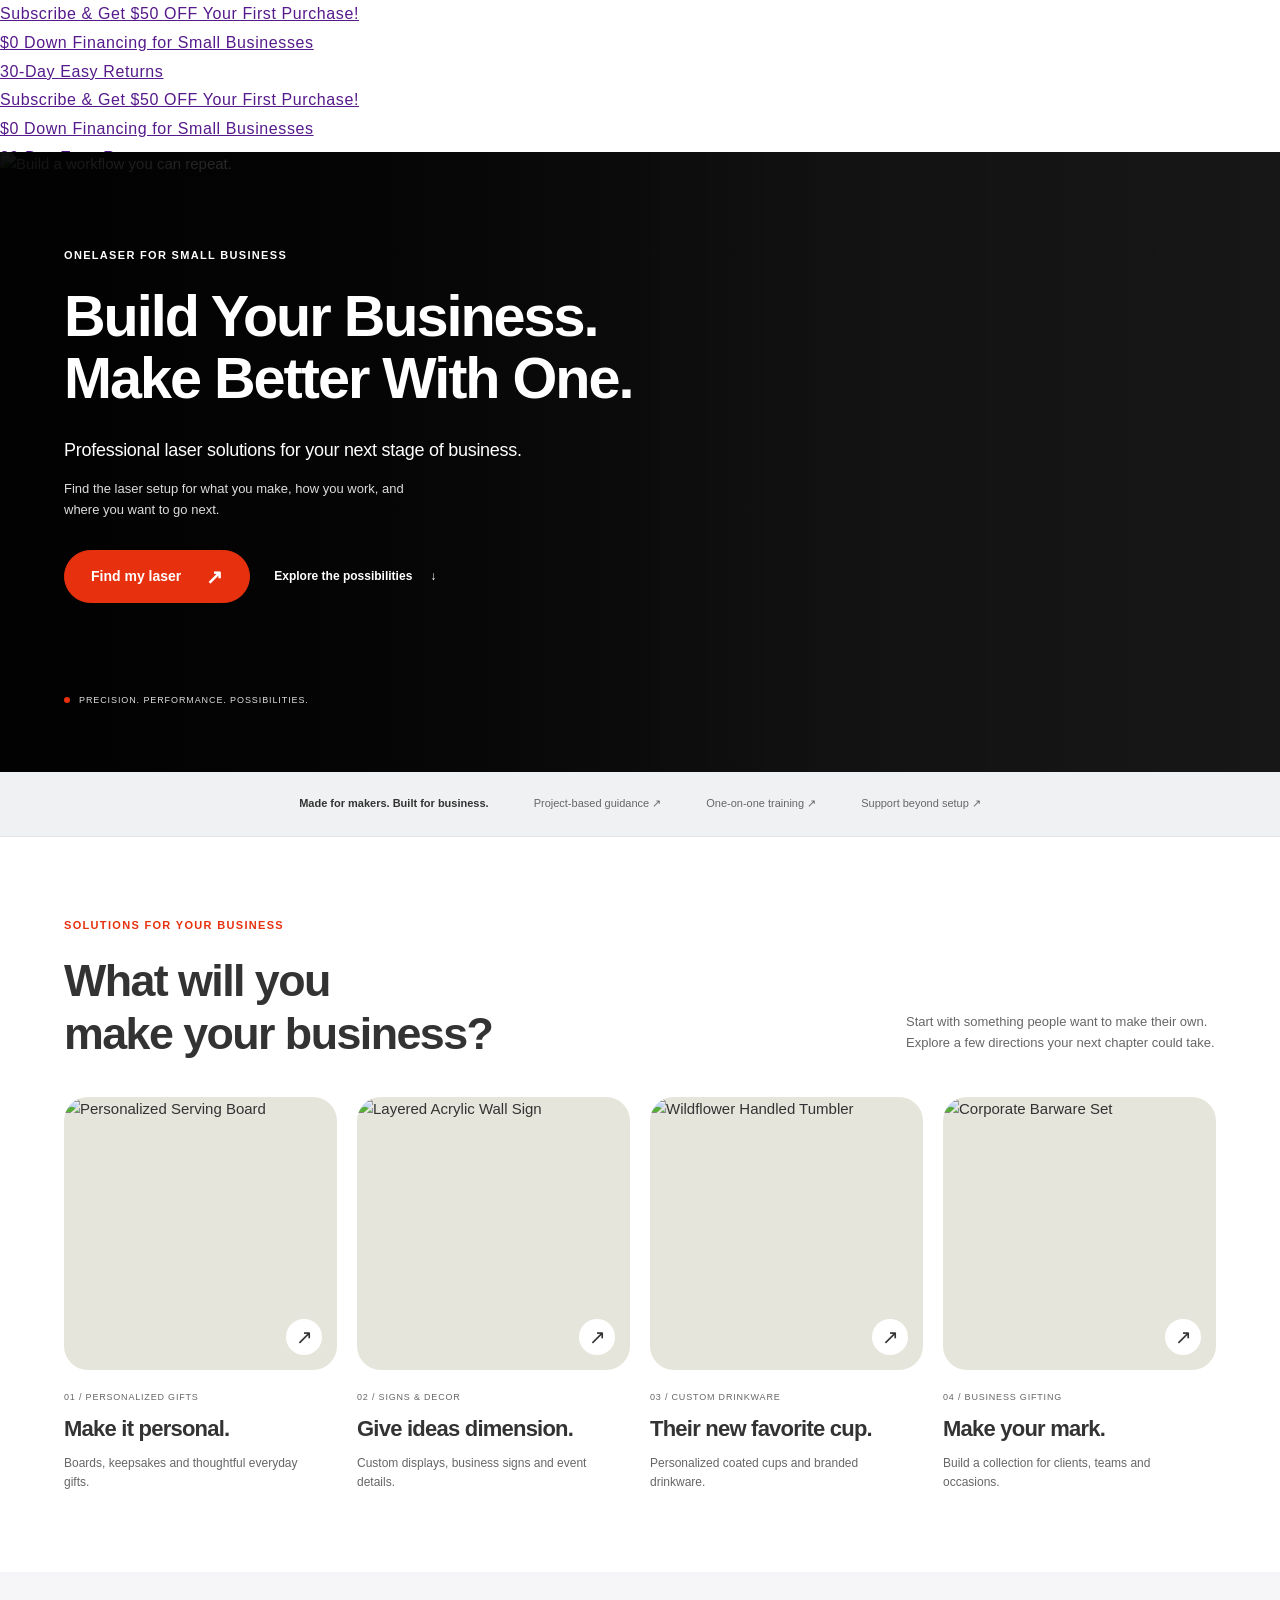
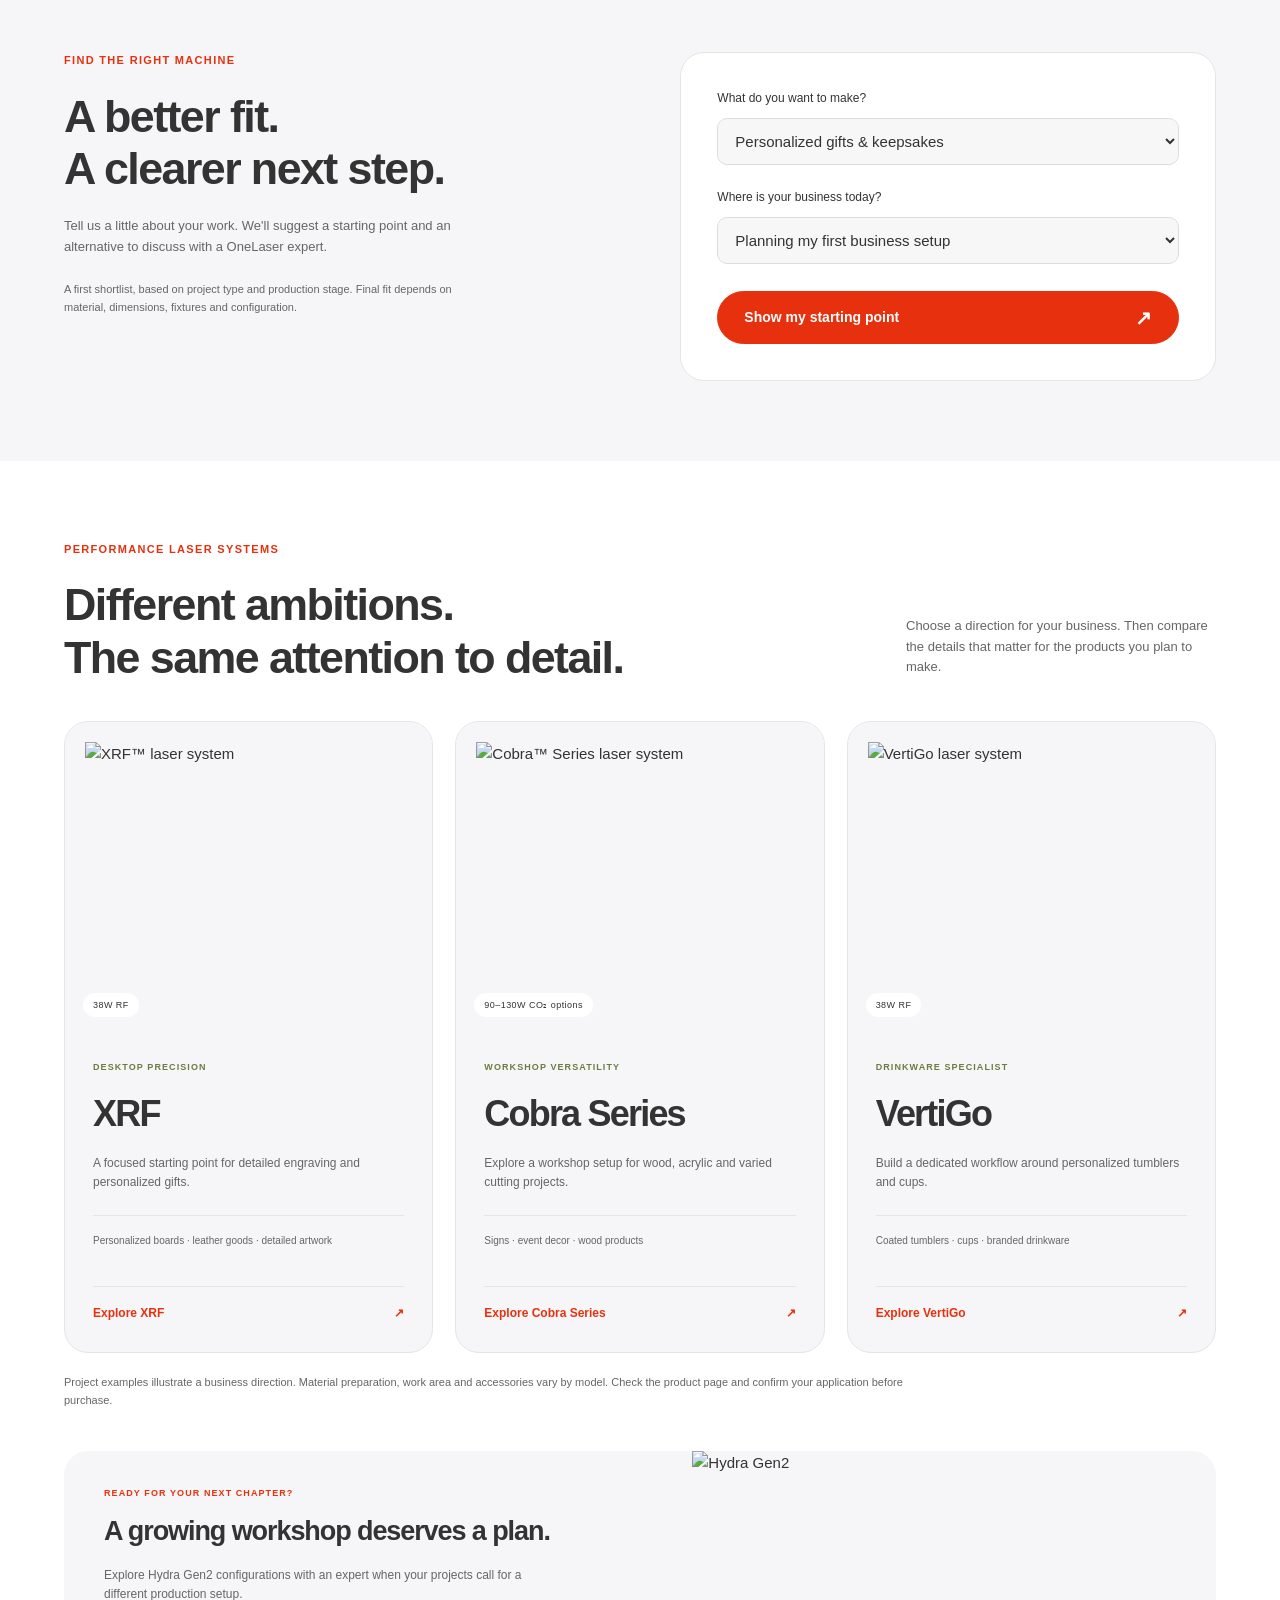
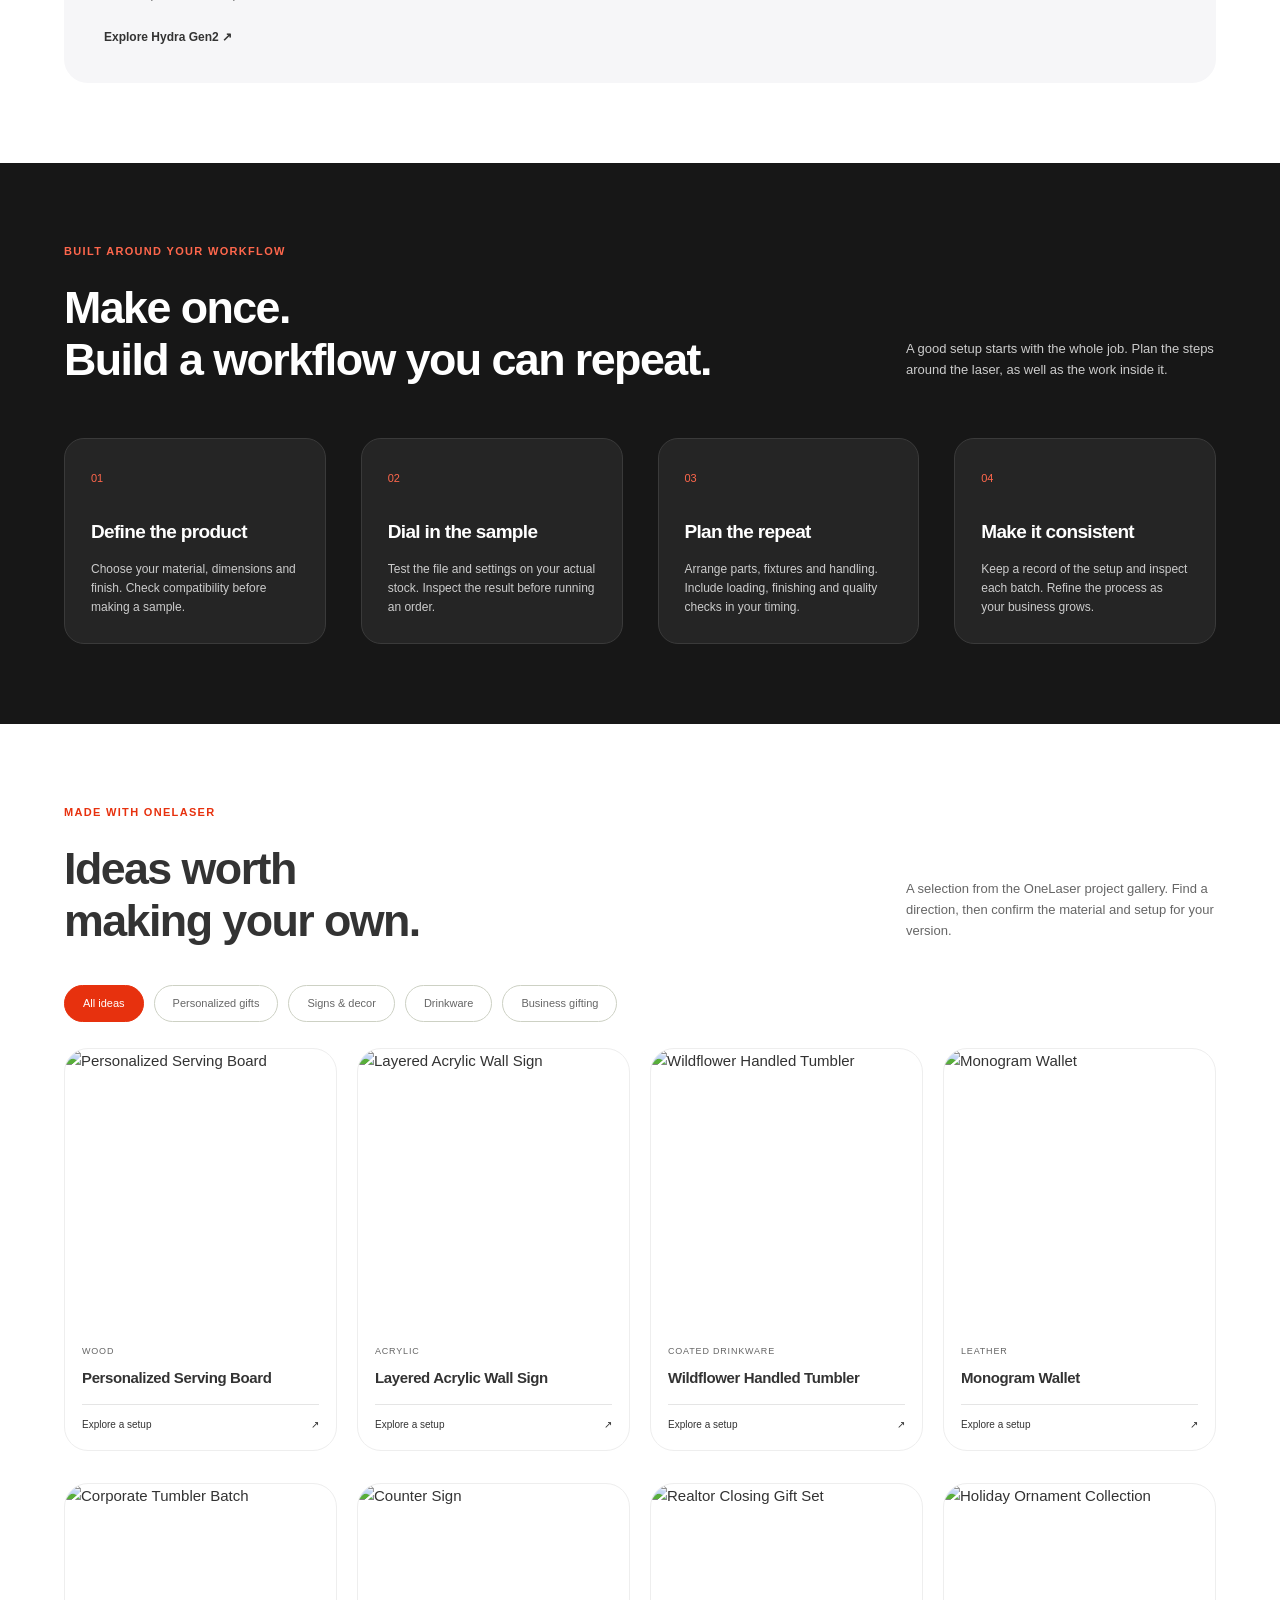
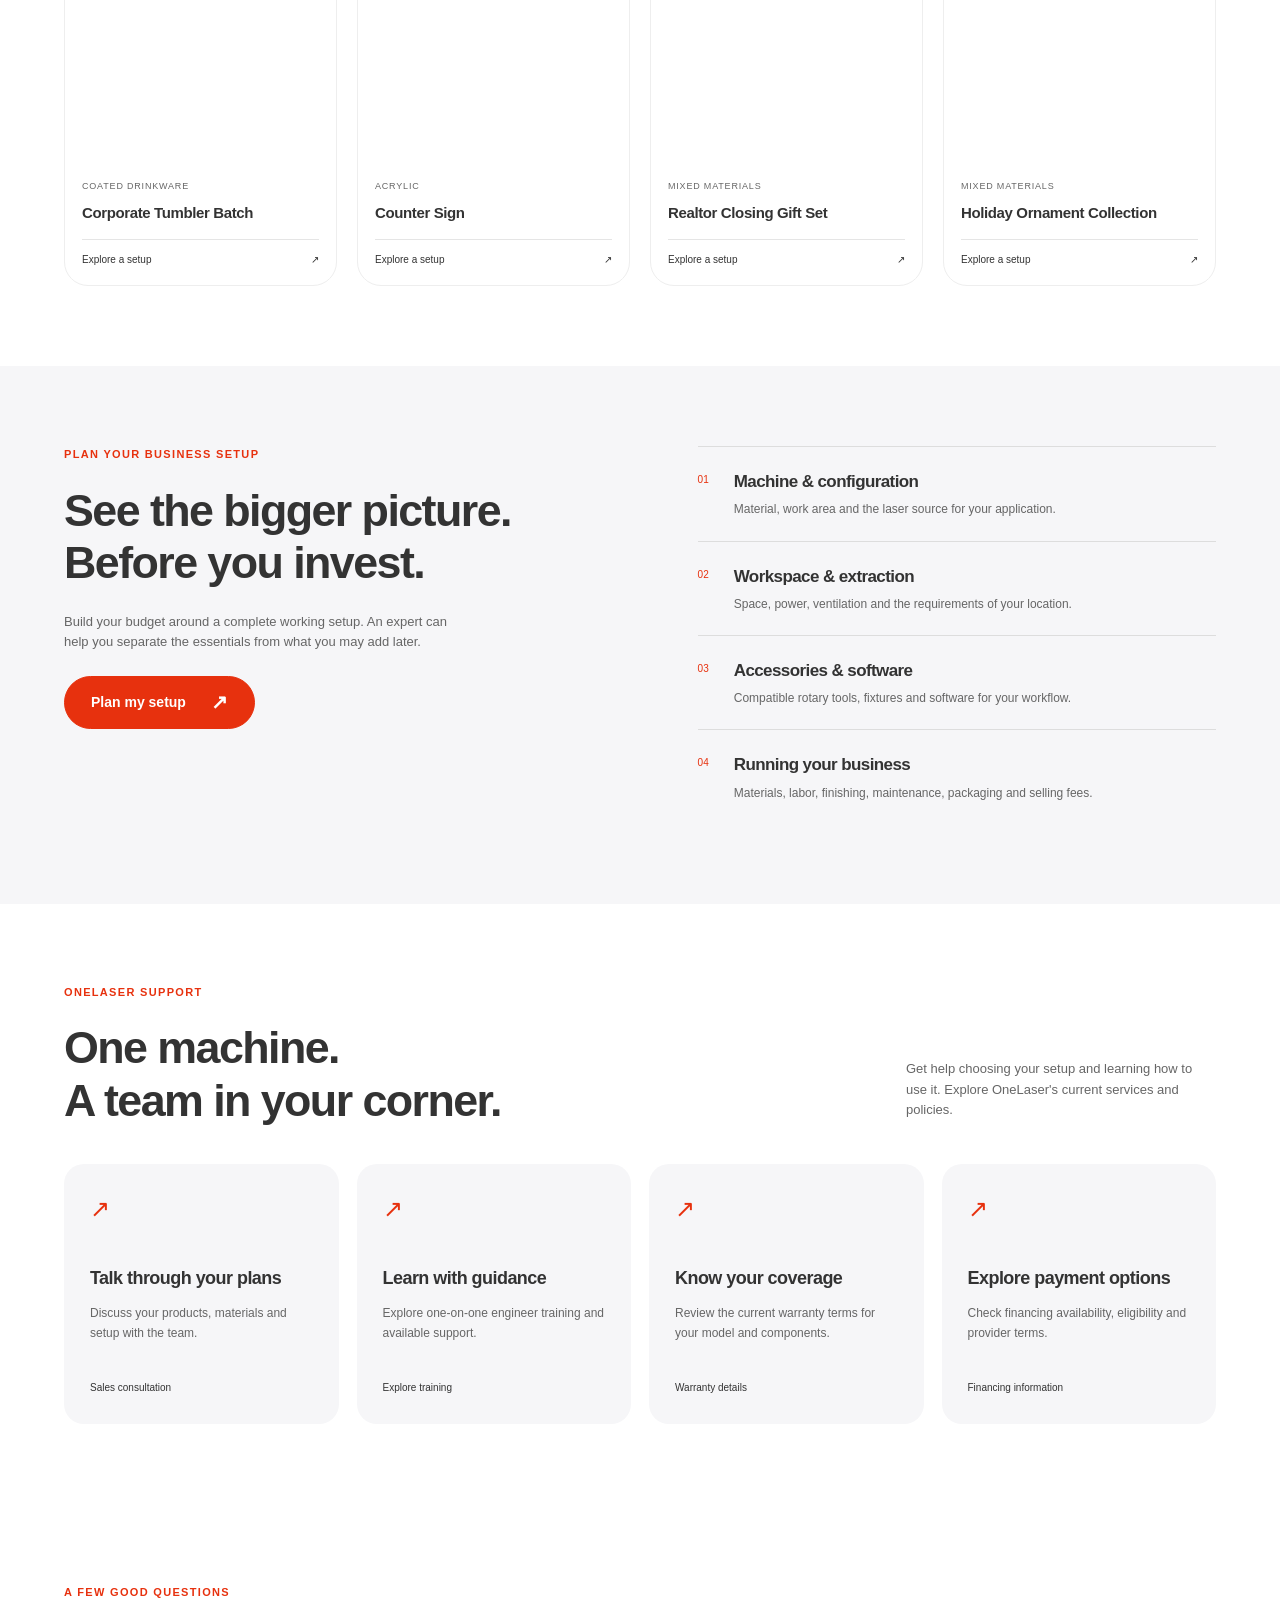
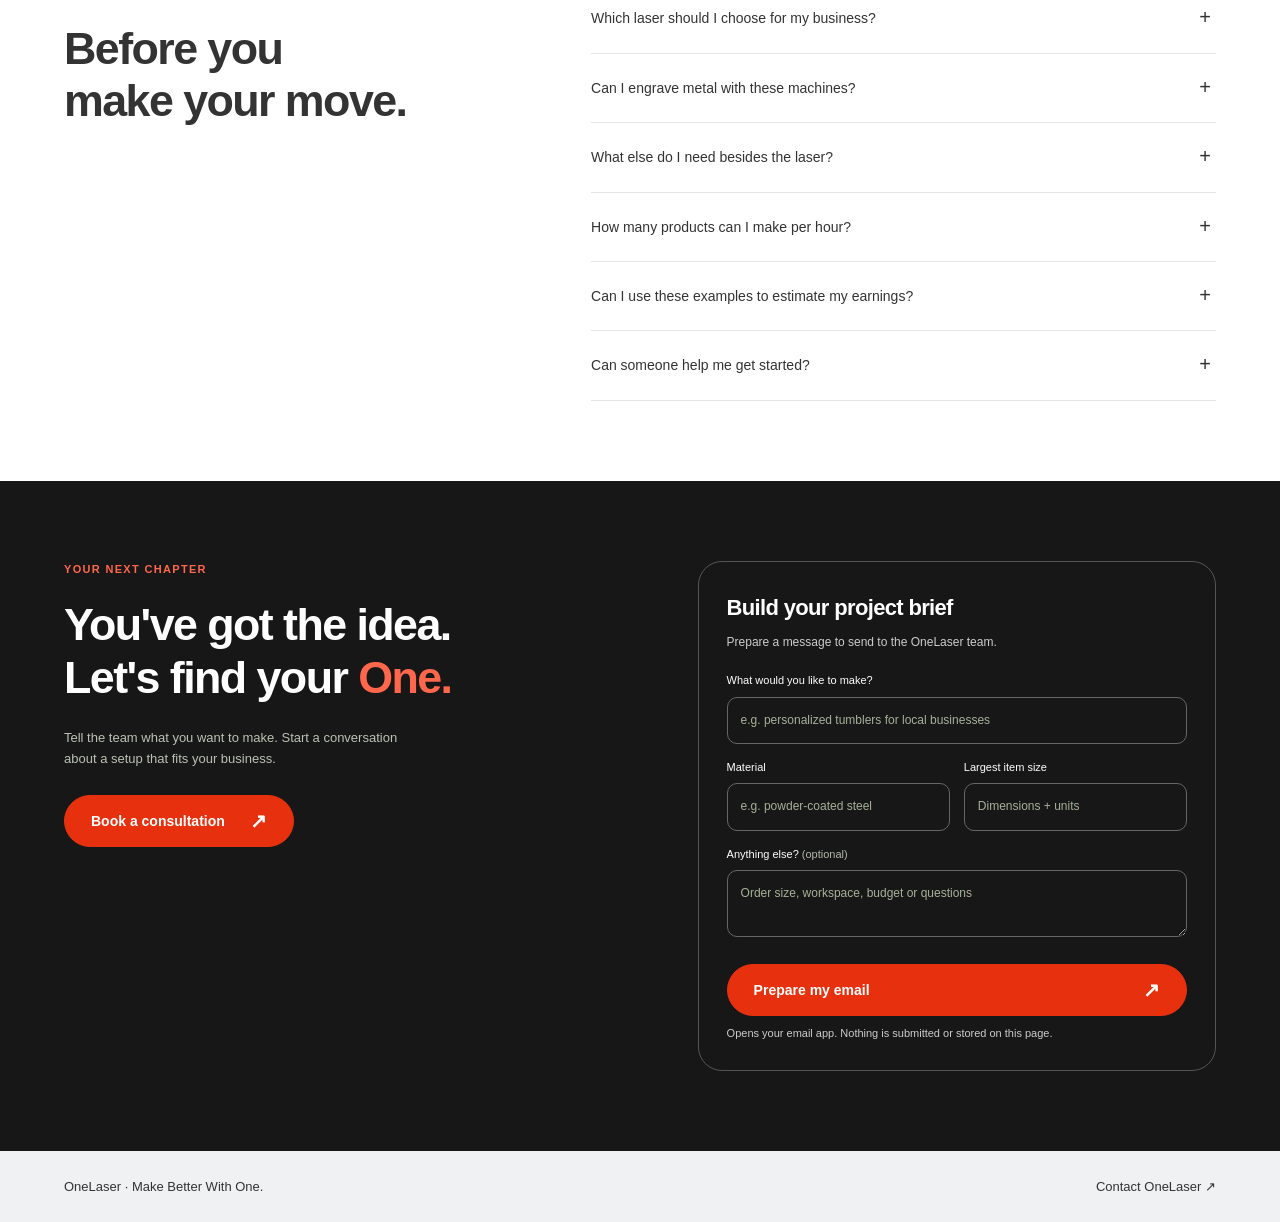
==== commit 30415453: "Remove obsolete standalone skip link from preview shell" ====
--- a/small-business/index.html
+++ b/small-business/index.html
@@ -1,4 +1,4 @@
-<!doctype html><html lang="en"><head><meta charset="utf-8"><meta name="viewport" content="width=device-width, initial-scale=1"><meta name="theme-color" content="#f7f6f2"><title>Small Business, Big Possibilities | OneLaser</title><meta name="description" content="Find your OneLaser business setup. Explore personalized gifts, signs and custom drinkware, compare laser paths, and plan your next move."><link rel="stylesheet" href="styles.css"><script src="app.js" defer></script><script src="preview-shell.js" defer></script></head><body><a class="skip" href="#main">Skip to content</a>
+<!doctype html><html lang="en"><head><meta charset="utf-8"><meta name="viewport" content="width=device-width, initial-scale=1"><meta name="theme-color" content="#f7f6f2"><title>Small Business, Big Possibilities | OneLaser</title><meta name="description" content="Find your OneLaser business setup. Explore personalized gifts, signs and custom drinkware, compare laser paths, and plan your next move."><link rel="stylesheet" href="styles.css"><script src="app.js" defer></script><script src="preview-shell.js" defer></script></head><body>
 <iframe id="theme-header" src="theme-header.html" title="OneLaser theme navigation preview" style="display:block;width:100%;height:152px;border:0" loading="eager"></iframe>
 <main id="main" class="ol-small-business"><section class="hero"><div class="hero-copy"><p class="eyebrow">ONELASER FOR SMALL BUSINESS</p><h1>Build Your Business.<br>Make Better With One.</h1><p class="lead">Professional laser solutions for your next stage of business.</p><p class="hero-sub">Find the laser setup for what you make, how you work, and where you want to go next.</p><div class="actions"><a class="button" href="#finder">Find my laser <span>↗</span></a><a class="text-link" href="#possibilities">Explore the possibilities <span>↓</span></a></div><div class="hero-note"><span class="dot"></span> PRECISION. PERFORMANCE. POSSIBILITIES.</div></div><div class="hero-visual"><img src="https://www.1laser.com/cdn/shop/files/home-industry-business-v3.webp?v=1788447362&width=2000" alt="Build a workflow you can repeat." class="hero-img" loading="eager" decoding="async"><div class="image-caption"><span>MADE FOR YOUR NEXT MOVE</span><b>From your workspace.<br>To something bigger.</b></div><span class="image-index">01 / THE WORKSHOP</span></div></section>
 <div class="trust-strip"><span>Made for makers. Built for business.</span><a href="#finder">Project-based guidance ↗</a><a href="#support">One-on-one training ↗</a><a href="#support">Support beyond setup ↗</a></div>
